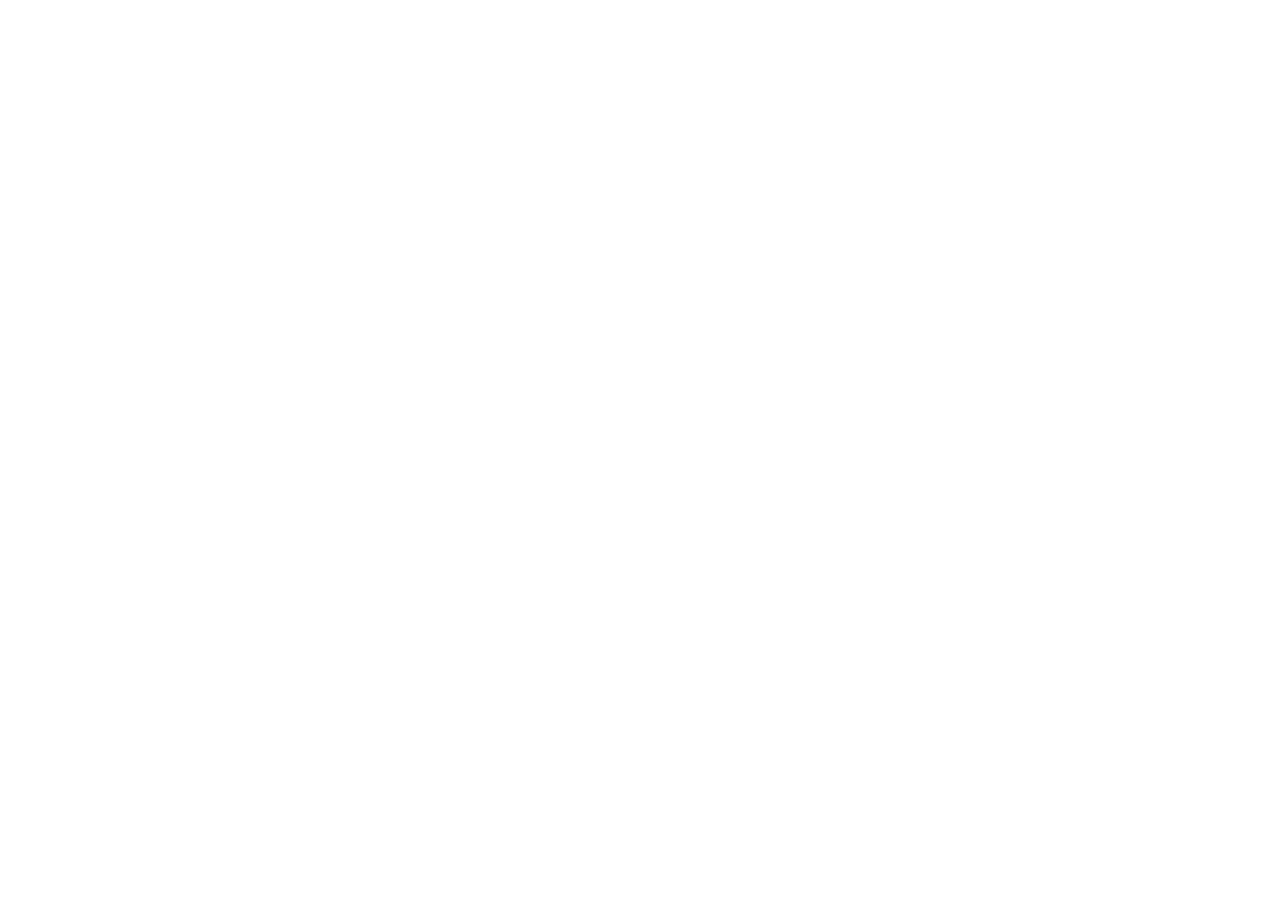
==== index.html @ 45074d13 "init project" ====
<!DOCTYPE html>
<html lang="en">
<head>
    <meta charset="UTF-8">
    <meta http-equiv="X-UA-Compatible" content="IE=edge">
    <meta name="viewport" content="width=device-width, initial-scale=1.0">
    <title>Document</title>
</head>
<body>
    
</body>
</html>
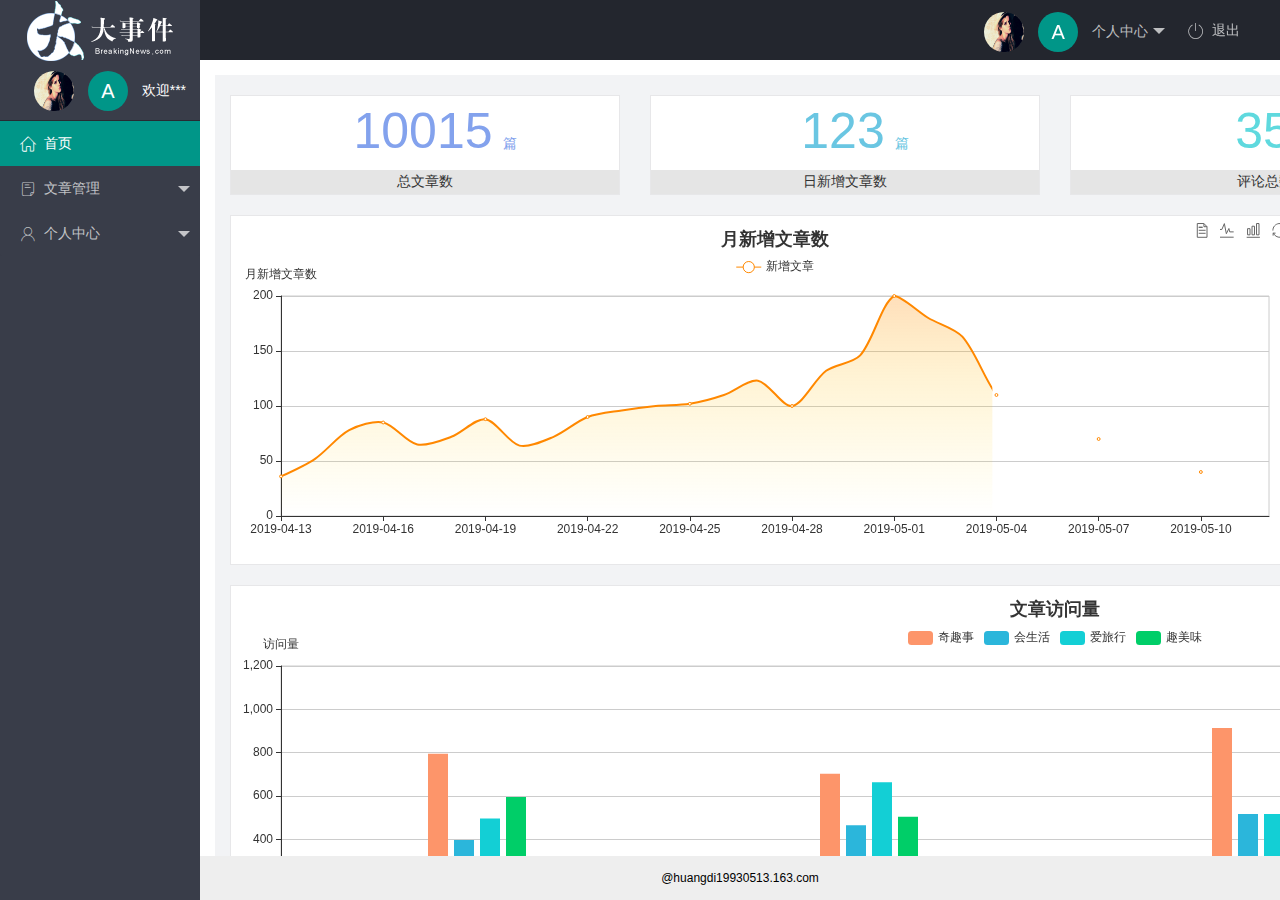
==== commit db145353: "完成了主页功能的开发" ====
--- a/index.html
+++ b/index.html
@@ -1,12 +1,105 @@
 <!DOCTYPE html>
 <html lang="en">
+
 <head>
     <meta charset="UTF-8">
     <meta http-equiv="X-UA-Compatible" content="IE=edge">
     <meta name="viewport" content="width=device-width, initial-scale=1.0">
     <title>Document</title>
+    <link rel="stylesheet" href="./assets/lib/layui/css/layui.css">
+    <link rel="stylesheet" href="./assets/css/index.css">
+    <link rel="stylesheet" href="./assets/fonts/iconfont.css">
 </head>
+
 <body>
-    
+    <div class="layui-layout layui-layout-admin">
+        <div class="layui-header">
+            <div class="layui-logo layui-hide-xs layui-bg-black">
+                <img src="./assets/images/logo.png" alt="">
+            </div>
+            <!-- 头部区域（可配合layui 已有的水平导航） -->
+            
+            <ul class="layui-nav layui-layout-right">
+                <li class="layui-nav-item layui-hide layui-show-md-inline-block">
+                    <a href="javascript:;" class="userinfo">
+                        <img src="./assets/images/sample2.jpg" class="layui-nav-img">
+                        <span class="text-avatar">A</span>
+                         个人中心
+                    </a>
+                    <dl class="layui-nav-child">
+                        <dd><a href="#">基本资料</a></dd>
+                        <dd><a href="#">更换头像</a></dd>
+                        <dd><a href="#">重置密码</a></dd>
+                    </dl>
+                </li>
+                <li class="layui-nav-item" lay-header-event="menuRight" lay-unselect>
+                    <a href="javascript:;" id="btn_loginout">
+                        <span class="iconfont icon-tuichu"></span>退出
+                    </a>
+                </li>
+            </ul>
+        </div>
+
+        <div class="layui-side layui-bg-black">
+            <div class="layui-side-scroll">
+                <div  class="userinfo">
+                    <img src="./assets/images/sample2.jpg" class="layui-nav-img">
+                    <span class="text-avatar">A</span>
+                    <span id="welcome">欢迎***</span>
+                </div>
+                <!-- 左侧导航区域（可配合layui已有的垂直导航） -->
+                <ul class="layui-nav layui-nav-tree" lay-shrink="all">
+                    <li class="layui-nav-item layui-this">
+                        <a href="./home/dashboard.html" target="fm">
+                            <span class="iconfont icon-home"></span>首页</a></li>
+                    <li class="layui-nav-item">
+                        <a class="" href="javascript:;">
+                            <span class="iconfont icon-16"></span>文章管理</a>
+                        <dl class="layui-nav-child">
+                            <dd><a href="javascript:;">
+                                <i class="layui-icon layui-icon-face-smile"></i> 文章类别</a></dd>
+                            <dd>
+                                <a href="javascript:;"><i class="layui-icon layui-icon-face-smile"></i> 文章列表</a></dd>
+                            <dd><a href="javascript:;"><i class="layui-icon layui-icon-face-smile"></i> 发表文章</a></dd>
+                            
+                        </dl>
+                    </li>
+                    <li class="layui-nav-item">
+                        <a href="javascript:;">
+                            <span class="iconfont icon-user"></span>个人中心</a>
+                        <dl class="layui-nav-child">
+                            <dd><a href="javascript:;">
+                                <i class="layui-icon layui-icon-edit"></i> 基本资料</a></dd>
+                            <dd><a href="javascript:;">
+                                <i class="layui-icon layui-icon-friends"></i> 更换头像</a></dd>
+                            <dd><a href="javascript:;">
+                                <i class="layui-icon layui-icon-password"></i> 重置密码</a></dd>
+                        </dl>
+                    </li>
+                   
+                    
+                </ul>
+            </div>
+        </div>
+
+        <div class="layui-body">
+            <!-- 内容主体区域 -->
+            <div style="padding: 15px;">
+            <iframe src="./home/dashboard.html" frameborder="0" name="fm"></iframe></div>
+        </div>
+
+        <div class="layui-footer">
+            <!-- 底部固定区域 -->
+            @huangdi19930513.163.com
+        </div>
+    </div>
+   <!-- 导入layui的js文件 -->
+   <script src="./assets/lib/layui/layui.all.js"></script>
+   <!-- 导入jquery -->
+   <script src="./assets/lib/jquery.js"></script>
+   <script src="./assets/js/baseAPI.js"></script>
+   <!-- 导入自己的js文件 -->
+   <script src="./assets/js/index.js"></script>
 </body>
+
 </html>--- a/assets/lib/layui/css/layui.css
+++ b/assets/lib/layui/css/layui.css
@@ -0,0 +1,2 @@
+/** layui-v2.5.5 MIT License By https://www.layui.com */
+ .layui-inline,img{display:inline-block;vertical-align:middle}h1,h2,h3,h4,h5,h6{font-weight:400}.layui-edge,.layui-header,.layui-inline,.layui-main{position:relative}.layui-body,.layui-edge,.layui-elip{overflow:hidden}.layui-btn,.layui-edge,.layui-inline,img{vertical-align:middle}.layui-btn,.layui-disabled,.layui-icon,.layui-unselect{-moz-user-select:none;-webkit-user-select:none;-ms-user-select:none}.layui-elip,.layui-form-checkbox span,.layui-form-pane .layui-form-label{text-overflow:ellipsis;white-space:nowrap}.layui-breadcrumb,.layui-tree-btnGroup{visibility:hidden}blockquote,body,button,dd,div,dl,dt,form,h1,h2,h3,h4,h5,h6,input,li,ol,p,pre,td,textarea,th,ul{margin:0;padding:0;-webkit-tap-highlight-color:rgba(0,0,0,0)}a:active,a:hover{outline:0}img{border:none}li{list-style:none}table{border-collapse:collapse;border-spacing:0}h4,h5,h6{font-size:100%}button,input,optgroup,option,select,textarea{font-family:inherit;font-size:inherit;font-style:inherit;font-weight:inherit;outline:0}pre{white-space:pre-wrap;white-space:-moz-pre-wrap;white-space:-pre-wrap;white-space:-o-pre-wrap;word-wrap:break-word}body{line-height:24px;font:14px Helvetica Neue,Helvetica,PingFang SC,Tahoma,Arial,sans-serif}hr{height:1px;margin:10px 0;border:0;clear:both}a{color:#333;text-decoration:none}a:hover{color:#777}a cite{font-style:normal;*cursor:pointer}.layui-border-box,.layui-border-box *{box-sizing:border-box}.layui-box,.layui-box *{box-sizing:content-box}.layui-clear{clear:both;*zoom:1}.layui-clear:after{content:'\20';clear:both;*zoom:1;display:block;height:0}.layui-inline{*display:inline;*zoom:1}.layui-edge{display:inline-block;width:0;height:0;border-width:6px;border-style:dashed;border-color:transparent}.layui-edge-top{top:-4px;border-bottom-color:#999;border-bottom-style:solid}.layui-edge-right{border-left-color:#999;border-left-style:solid}.layui-edge-bottom{top:2px;border-top-color:#999;border-top-style:solid}.layui-edge-left{border-right-color:#999;border-right-style:solid}.layui-disabled,.layui-disabled:hover{color:#d2d2d2!important;cursor:not-allowed!important}.layui-circle{border-radius:100%}.layui-show{display:block!important}.layui-hide{display:none!important}@font-face{font-family:layui-icon;src:url(../font/iconfont.eot?v=250);src:url(../font/iconfont.eot?v=250#iefix) format('embedded-opentype'),url(../font/iconfont.woff2?v=250) format('woff2'),url(../font/iconfont.woff?v=250) format('woff'),url(../font/iconfont.ttf?v=250) format('truetype'),url(../font/iconfont.svg?v=250#layui-icon) format('svg')}.layui-icon{font-family:layui-icon!important;font-size:16px;font-style:normal;-webkit-font-smoothing:antialiased;-moz-osx-font-smoothing:grayscale}.layui-icon-reply-fill:before{content:"\e611"}.layui-icon-set-fill:before{content:"\e614"}.layui-icon-menu-fill:before{content:"\e60f"}.layui-icon-search:before{content:"\e615"}.layui-icon-share:before{content:"\e641"}.layui-icon-set-sm:before{content:"\e620"}.layui-icon-engine:before{content:"\e628"}.layui-icon-close:before{content:"\1006"}.layui-icon-close-fill:before{content:"\1007"}.layui-icon-chart-screen:before{content:"\e629"}.layui-icon-star:before{content:"\e600"}.layui-icon-circle-dot:before{content:"\e617"}.layui-icon-chat:before{content:"\e606"}.layui-icon-release:before{content:"\e609"}.layui-icon-list:before{content:"\e60a"}.layui-icon-chart:before{content:"\e62c"}.layui-icon-ok-circle:before{content:"\1005"}.layui-icon-layim-theme:before{content:"\e61b"}.layui-icon-table:before{content:"\e62d"}.layui-icon-right:before{content:"\e602"}.layui-icon-left:before{content:"\e603"}.layui-icon-cart-simple:before{content:"\e698"}.layui-icon-face-cry:before{content:"\e69c"}.layui-icon-face-smile:before{content:"\e6af"}.layui-icon-survey:before{content:"\e6b2"}.layui-icon-tree:before{content:"\e62e"}.layui-icon-upload-circle:before{content:"\e62f"}.layui-icon-add-circle:before{content:"\e61f"}.layui-icon-download-circle:before{content:"\e601"}.layui-icon-templeate-1:before{content:"\e630"}.layui-icon-util:before{content:"\e631"}.layui-icon-face-surprised:before{content:"\e664"}.layui-icon-edit:before{content:"\e642"}.layui-icon-speaker:before{content:"\e645"}.layui-icon-down:before{content:"\e61a"}.layui-icon-file:before{content:"\e621"}.layui-icon-layouts:before{content:"\e632"}.layui-icon-rate-half:before{content:"\e6c9"}.layui-icon-add-circle-fine:before{content:"\e608"}.layui-icon-prev-circle:before{content:"\e633"}.layui-icon-read:before{content:"\e705"}.layui-icon-404:before{content:"\e61c"}.layui-icon-carousel:before{content:"\e634"}.layui-icon-help:before{content:"\e607"}.layui-icon-code-circle:before{content:"\e635"}.layui-icon-water:before{content:"\e636"}.layui-icon-username:before{content:"\e66f"}.layui-icon-find-fill:before{content:"\e670"}.layui-icon-about:before{content:"\e60b"}.layui-icon-location:before{content:"\e715"}.layui-icon-up:before{content:"\e619"}.layui-icon-pause:before{content:"\e651"}.layui-icon-date:before{content:"\e637"}.layui-icon-layim-uploadfile:before{content:"\e61d"}.layui-icon-delete:before{content:"\e640"}.layui-icon-play:before{content:"\e652"}.layui-icon-top:before{content:"\e604"}.layui-icon-friends:before{content:"\e612"}.layui-icon-refresh-3:before{content:"\e9aa"}.layui-icon-ok:before{content:"\e605"}.layui-icon-layer:before{content:"\e638"}.layui-icon-face-smile-fine:before{content:"\e60c"}.layui-icon-dollar:before{content:"\e659"}.layui-icon-group:before{content:"\e613"}.layui-icon-layim-download:before{content:"\e61e"}.layui-icon-picture-fine:before{content:"\e60d"}.layui-icon-link:before{content:"\e64c"}.layui-icon-diamond:before{content:"\e735"}.layui-icon-log:before{content:"\e60e"}.layui-icon-rate-solid:before{content:"\e67a"}.layui-icon-fonts-del:before{content:"\e64f"}.layui-icon-unlink:before{content:"\e64d"}.layui-icon-fonts-clear:before{content:"\e639"}.layui-icon-triangle-r:before{content:"\e623"}.layui-icon-circle:before{content:"\e63f"}.layui-icon-radio:before{content:"\e643"}.layui-icon-align-center:before{content:"\e647"}.layui-icon-align-right:before{content:"\e648"}.layui-icon-align-left:before{content:"\e649"}.layui-icon-loading-1:before{content:"\e63e"}.layui-icon-return:before{content:"\e65c"}.layui-icon-fonts-strong:before{content:"\e62b"}.layui-icon-upload:before{content:"\e67c"}.layui-icon-dialogue:before{content:"\e63a"}.layui-icon-video:before{content:"\e6ed"}.layui-icon-headset:before{content:"\e6fc"}.layui-icon-cellphone-fine:before{content:"\e63b"}.layui-icon-add-1:before{content:"\e654"}.layui-icon-face-smile-b:before{content:"\e650"}.layui-icon-fonts-html:before{content:"\e64b"}.layui-icon-form:before{content:"\e63c"}.layui-icon-cart:before{content:"\e657"}.layui-icon-camera-fill:before{content:"\e65d"}.layui-icon-tabs:before{content:"\e62a"}.layui-icon-fonts-code:before{content:"\e64e"}.layui-icon-fire:before{content:"\e756"}.layui-icon-set:before{content:"\e716"}.layui-icon-fonts-u:before{content:"\e646"}.layui-icon-triangle-d:before{content:"\e625"}.layui-icon-tips:before{content:"\e702"}.layui-icon-picture:before{content:"\e64a"}.layui-icon-more-vertical:before{content:"\e671"}.layui-icon-flag:before{content:"\e66c"}.layui-icon-loading:before{content:"\e63d"}.layui-icon-fonts-i:before{content:"\e644"}.layui-icon-refresh-1:before{content:"\e666"}.layui-icon-rmb:before{content:"\e65e"}.layui-icon-home:before{content:"\e68e"}.layui-icon-user:before{content:"\e770"}.layui-icon-notice:before{content:"\e667"}.layui-icon-login-weibo:before{content:"\e675"}.layui-icon-voice:before{content:"\e688"}.layui-icon-upload-drag:before{content:"\e681"}.layui-icon-login-qq:before{content:"\e676"}.layui-icon-snowflake:before{content:"\e6b1"}.layui-icon-file-b:before{content:"\e655"}.layui-icon-template:before{content:"\e663"}.layui-icon-auz:before{content:"\e672"}.layui-icon-console:before{content:"\e665"}.layui-icon-app:before{content:"\e653"}.layui-icon-prev:before{content:"\e65a"}.layui-icon-website:before{content:"\e7ae"}.layui-icon-next:before{content:"\e65b"}.layui-icon-component:before{content:"\e857"}.layui-icon-more:before{content:"\e65f"}.layui-icon-login-wechat:before{content:"\e677"}.layui-icon-shrink-right:before{content:"\e668"}.layui-icon-spread-left:before{content:"\e66b"}.layui-icon-camera:before{content:"\e660"}.layui-icon-note:before{content:"\e66e"}.layui-icon-refresh:before{content:"\e669"}.layui-icon-female:before{content:"\e661"}.layui-icon-male:before{content:"\e662"}.layui-icon-password:before{content:"\e673"}.layui-icon-senior:before{content:"\e674"}.layui-icon-theme:before{content:"\e66a"}.layui-icon-tread:before{content:"\e6c5"}.layui-icon-praise:before{content:"\e6c6"}.layui-icon-star-fill:before{content:"\e658"}.layui-icon-rate:before{content:"\e67b"}.layui-icon-template-1:before{content:"\e656"}.layui-icon-vercode:before{content:"\e679"}.layui-icon-cellphone:before{content:"\e678"}.layui-icon-screen-full:before{content:"\e622"}.layui-icon-screen-restore:before{content:"\e758"}.layui-icon-cols:before{content:"\e610"}.layui-icon-export:before{content:"\e67d"}.layui-icon-print:before{content:"\e66d"}.layui-icon-slider:before{content:"\e714"}.layui-icon-addition:before{content:"\e624"}.layui-icon-subtraction:before{content:"\e67e"}.layui-icon-service:before{content:"\e626"}.layui-icon-transfer:before{content:"\e691"}.layui-main{width:1140px;margin:0 auto}.layui-header{z-index:1000;height:60px}.layui-header a:hover{transition:all .5s;-webkit-transition:all .5s}.layui-side{position:fixed;left:0;top:0;bottom:0;z-index:999;width:200px;overflow-x:hidden}.layui-side-scroll{position:relative;width:220px;height:100%;overflow-x:hidden}.layui-body{position:absolute;left:200px;right:0;top:0;bottom:0;z-index:998;width:auto;overflow-y:auto;box-sizing:border-box}.layui-layout-body{overflow:hidden}.layui-layout-admin .layui-header{background-color:#23262E}.layui-layout-admin .layui-side{top:60px;width:200px;overflow-x:hidden}.layui-layout-admin .layui-body{position:fixed;top:60px;bottom:44px}.layui-layout-admin .layui-main{width:auto;margin:0 15px}.layui-layout-admin .layui-footer{position:fixed;left:200px;right:0;bottom:0;height:44px;line-height:44px;padding:0 15px;background-color:#eee}.layui-layout-admin .layui-logo{position:absolute;left:0;top:0;width:200px;height:100%;line-height:60px;text-align:center;color:#009688;font-size:16px}.layui-layout-admin .layui-header .layui-nav{background:0 0}.layui-layout-left{position:absolute!important;left:200px;top:0}.layui-layout-right{position:absolute!important;right:0;top:0}.layui-container{position:relative;margin:0 auto;padding:0 15px;box-sizing:border-box}.layui-fluid{position:relative;margin:0 auto;padding:0 15px}.layui-row:after,.layui-row:before{content:'';display:block;clear:both}.layui-col-lg1,.layui-col-lg10,.layui-col-lg11,.layui-col-lg12,.layui-col-lg2,.layui-col-lg3,.layui-col-lg4,.layui-col-lg5,.layui-col-lg6,.layui-col-lg7,.layui-col-lg8,.layui-col-lg9,.layui-col-md1,.layui-col-md10,.layui-col-md11,.layui-col-md12,.layui-col-md2,.layui-col-md3,.layui-col-md4,.layui-col-md5,.layui-col-md6,.layui-col-md7,.layui-col-md8,.layui-col-md9,.layui-col-sm1,.layui-col-sm10,.layui-col-sm11,.layui-col-sm12,.layui-col-sm2,.layui-col-sm3,.layui-col-sm4,.layui-col-sm5,.layui-col-sm6,.layui-col-sm7,.layui-col-sm8,.layui-col-sm9,.layui-col-xs1,.layui-col-xs10,.layui-col-xs11,.layui-col-xs12,.layui-col-xs2,.layui-col-xs3,.layui-col-xs4,.layui-col-xs5,.layui-col-xs6,.layui-col-xs7,.layui-col-xs8,.layui-col-xs9{position:relative;display:block;box-sizing:border-box}.layui-col-xs1,.layui-col-xs10,.layui-col-xs11,.layui-col-xs12,.layui-col-xs2,.layui-col-xs3,.layui-col-xs4,.layui-col-xs5,.layui-col-xs6,.layui-col-xs7,.layui-col-xs8,.layui-col-xs9{float:left}.layui-col-xs1{width:8.33333333%}.layui-col-xs2{width:16.66666667%}.layui-col-xs3{width:25%}.layui-col-xs4{width:33.33333333%}.layui-col-xs5{width:41.66666667%}.layui-col-xs6{width:50%}.layui-col-xs7{width:58.33333333%}.layui-col-xs8{width:66.66666667%}.layui-col-xs9{width:75%}.layui-col-xs10{width:83.33333333%}.layui-col-xs11{width:91.66666667%}.layui-col-xs12{width:100%}.layui-col-xs-offset1{margin-left:8.33333333%}.layui-col-xs-offset2{margin-left:16.66666667%}.layui-col-xs-offset3{margin-left:25%}.layui-col-xs-offset4{margin-left:33.33333333%}.layui-col-xs-offset5{margin-left:41.66666667%}.layui-col-xs-offset6{margin-left:50%}.layui-col-xs-offset7{margin-left:58.33333333%}.layui-col-xs-offset8{margin-left:66.66666667%}.layui-col-xs-offset9{margin-left:75%}.layui-col-xs-offset10{margin-left:83.33333333%}.layui-col-xs-offset11{margin-left:91.66666667%}.layui-col-xs-offset12{margin-left:100%}@media screen and (max-width:768px){.layui-hide-xs{display:none!important}.layui-show-xs-block{display:block!important}.layui-show-xs-inline{display:inline!important}.layui-show-xs-inline-block{display:inline-block!important}}@media screen and (min-width:768px){.layui-container{width:750px}.layui-hide-sm{display:none!important}.layui-show-sm-block{display:block!important}.layui-show-sm-inline{display:inline!important}.layui-show-sm-inline-block{display:inline-block!important}.layui-col-sm1,.layui-col-sm10,.layui-col-sm11,.layui-col-sm12,.layui-col-sm2,.layui-col-sm3,.layui-col-sm4,.layui-col-sm5,.layui-col-sm6,.layui-col-sm7,.layui-col-sm8,.layui-col-sm9{float:left}.layui-col-sm1{width:8.33333333%}.layui-col-sm2{width:16.66666667%}.layui-col-sm3{width:25%}.layui-col-sm4{width:33.33333333%}.layui-col-sm5{width:41.66666667%}.layui-col-sm6{width:50%}.layui-col-sm7{width:58.33333333%}.layui-col-sm8{width:66.66666667%}.layui-col-sm9{width:75%}.layui-col-sm10{width:83.33333333%}.layui-col-sm11{width:91.66666667%}.layui-col-sm12{width:100%}.layui-col-sm-offset1{margin-left:8.33333333%}.layui-col-sm-offset2{margin-left:16.66666667%}.layui-col-sm-offset3{margin-left:25%}.layui-col-sm-offset4{margin-left:33.33333333%}.layui-col-sm-offset5{margin-left:41.66666667%}.layui-col-sm-offset6{margin-left:50%}.layui-col-sm-offset7{margin-left:58.33333333%}.layui-col-sm-offset8{margin-left:66.66666667%}.layui-col-sm-offset9{margin-left:75%}.layui-col-sm-offset10{margin-left:83.33333333%}.layui-col-sm-offset11{margin-left:91.66666667%}.layui-col-sm-offset12{margin-left:100%}}@media screen and (min-width:992px){.layui-container{width:970px}.layui-hide-md{display:none!important}.layui-show-md-block{display:block!important}.layui-show-md-inline{display:inline!important}.layui-show-md-inline-block{display:inline-block!important}.layui-col-md1,.layui-col-md10,.layui-col-md11,.layui-col-md12,.layui-col-md2,.layui-col-md3,.layui-col-md4,.layui-col-md5,.layui-col-md6,.layui-col-md7,.layui-col-md8,.layui-col-md9{float:left}.layui-col-md1{width:8.33333333%}.layui-col-md2{width:16.66666667%}.layui-col-md3{width:25%}.layui-col-md4{width:33.33333333%}.layui-col-md5{width:41.66666667%}.layui-col-md6{width:50%}.layui-col-md7{width:58.33333333%}.layui-col-md8{width:66.66666667%}.layui-col-md9{width:75%}.layui-col-md10{width:83.33333333%}.layui-col-md11{width:91.66666667%}.layui-col-md12{width:100%}.layui-col-md-offset1{margin-left:8.33333333%}.layui-col-md-offset2{margin-left:16.66666667%}.layui-col-md-offset3{margin-left:25%}.layui-col-md-offset4{margin-left:33.33333333%}.layui-col-md-offset5{margin-left:41.66666667%}.layui-col-md-offset6{margin-left:50%}.layui-col-md-offset7{margin-left:58.33333333%}.layui-col-md-offset8{margin-left:66.66666667%}.layui-col-md-offset9{margin-left:75%}.layui-col-md-offset10{margin-left:83.33333333%}.layui-col-md-offset11{margin-left:91.66666667%}.layui-col-md-offset12{margin-left:100%}}@media screen and (min-width:1200px){.layui-container{width:1170px}.layui-hide-lg{display:none!important}.layui-show-lg-block{display:block!important}.layui-show-lg-inline{display:inline!important}.layui-show-lg-inline-block{display:inline-block!important}.layui-col-lg1,.layui-col-lg10,.layui-col-lg11,.layui-col-lg12,.layui-col-lg2,.layui-col-lg3,.layui-col-lg4,.layui-col-lg5,.layui-col-lg6,.layui-col-lg7,.layui-col-lg8,.layui-col-lg9{float:left}.layui-col-lg1{width:8.33333333%}.layui-col-lg2{width:16.66666667%}.layui-col-lg3{width:25%}.layui-col-lg4{width:33.33333333%}.layui-col-lg5{width:41.66666667%}.layui-col-lg6{width:50%}.layui-col-lg7{width:58.33333333%}.layui-col-lg8{width:66.66666667%}.layui-col-lg9{width:75%}.layui-col-lg10{width:83.33333333%}.layui-col-lg11{width:91.66666667%}.layui-col-lg12{width:100%}.layui-col-lg-offset1{margin-left:8.33333333%}.layui-col-lg-offset2{margin-left:16.66666667%}.layui-col-lg-offset3{margin-left:25%}.layui-col-lg-offset4{margin-left:33.33333333%}.layui-col-lg-offset5{margin-left:41.66666667%}.layui-col-lg-offset6{margin-left:50%}.layui-col-lg-offset7{margin-left:58.33333333%}.layui-col-lg-offset8{margin-left:66.66666667%}.layui-col-lg-offset9{margin-left:75%}.layui-col-lg-offset10{margin-left:83.33333333%}.layui-col-lg-offset11{margin-left:91.66666667%}.layui-col-lg-offset12{margin-left:100%}}.layui-col-space1{margin:-.5px}.layui-col-space1>*{padding:.5px}.layui-col-space3{margin:-1.5px}.layui-col-space3>*{padding:1.5px}.layui-col-space5{margin:-2.5px}.layui-col-space5>*{padding:2.5px}.layui-col-space8{margin:-3.5px}.layui-col-space8>*{padding:3.5px}.layui-col-space10{margin:-5px}.layui-col-space10>*{padding:5px}.layui-col-space12{margin:-6px}.layui-col-space12>*{padding:6px}.layui-col-space15{margin:-7.5px}.layui-col-space15>*{padding:7.5px}.layui-col-space18{margin:-9px}.layui-col-space18>*{padding:9px}.layui-col-space20{margin:-10px}.layui-col-space20>*{padding:10px}.layui-col-space22{margin:-11px}.layui-col-space22>*{padding:11px}.layui-col-space25{margin:-12.5px}.layui-col-space25>*{padding:12.5px}.layui-col-space30{margin:-15px}.layui-col-space30>*{padding:15px}.layui-btn,.layui-input,.layui-select,.layui-textarea,.layui-upload-button{outline:0;-webkit-appearance:none;transition:all .3s;-webkit-transition:all .3s;box-sizing:border-box}.layui-elem-quote{margin-bottom:10px;padding:15px;line-height:22px;border-left:5px solid #009688;border-radius:0 2px 2px 0;background-color:#f2f2f2}.layui-quote-nm{border-style:solid;border-width:1px 1px 1px 5px;background:0 0}.layui-elem-field{margin-bottom:10px;padding:0;border-width:1px;border-style:solid}.layui-elem-field legend{margin-left:20px;padding:0 10px;font-size:20px;font-weight:300}.layui-field-title{margin:10px 0 20px;border-width:1px 0 0}.layui-field-box{padding:10px 15px}.layui-field-title .layui-field-box{padding:10px 0}.layui-progress{position:relative;height:6px;border-radius:20px;background-color:#e2e2e2}.layui-progress-bar{position:absolute;left:0;top:0;width:0;max-width:100%;height:6px;border-radius:20px;text-align:right;background-color:#5FB878;transition:all .3s;-webkit-transition:all .3s}.layui-progress-big,.layui-progress-big .layui-progress-bar{height:18px;line-height:18px}.layui-progress-text{position:relative;top:-20px;line-height:18px;font-size:12px;color:#666}.layui-progress-big .layui-progress-text{position:static;padding:0 10px;color:#fff}.layui-collapse{border-width:1px;border-style:solid;border-radius:2px}.layui-colla-content,.layui-colla-item{border-top-width:1px;border-top-style:solid}.layui-colla-item:first-child{border-top:none}.layui-colla-title{position:relative;height:42px;line-height:42px;padding:0 15px 0 35px;color:#333;background-color:#f2f2f2;cursor:pointer;font-size:14px;overflow:hidden}.layui-colla-content{display:none;padding:10px 15px;line-height:22px;color:#666}.layui-colla-icon{position:absolute;left:15px;top:0;font-size:14px}.layui-card{margin-bottom:15px;border-radius:2px;background-color:#fff;box-shadow:0 1px 2px 0 rgba(0,0,0,.05)}.layui-card:last-child{margin-bottom:0}.layui-card-header{position:relative;height:42px;line-height:42px;padding:0 15px;border-bottom:1px solid #f6f6f6;color:#333;border-radius:2px 2px 0 0;font-size:14px}.layui-bg-black,.layui-bg-blue,.layui-bg-cyan,.layui-bg-green,.layui-bg-orange,.layui-bg-red{color:#fff!important}.layui-card-body{position:relative;padding:10px 15px;line-height:24px}.layui-card-body[pad15]{padding:15px}.layui-card-body[pad20]{padding:20px}.layui-card-body .layui-table{margin:5px 0}.layui-card .layui-tab{margin:0}.layui-panel-window{position:relative;padding:15px;border-radius:0;border-top:5px solid #E6E6E6;background-color:#fff}.layui-auxiliar-moving{position:fixed;left:0;right:0;top:0;bottom:0;width:100%;height:100%;background:0 0;z-index:9999999999}.layui-form-label,.layui-form-mid,.layui-form-select,.layui-input-block,.layui-input-inline,.layui-textarea{position:relative}.layui-bg-red{background-color:#FF5722!important}.layui-bg-orange{background-color:#FFB800!important}.layui-bg-green{background-color:#009688!important}.layui-bg-cyan{background-color:#2F4056!important}.layui-bg-blue{background-color:#1E9FFF!important}.layui-bg-black{background-color:#393D49!important}.layui-bg-gray{background-color:#eee!important;color:#666!important}.layui-badge-rim,.layui-colla-content,.layui-colla-item,.layui-collapse,.layui-elem-field,.layui-form-pane .layui-form-item[pane],.layui-form-pane .layui-form-label,.layui-input,.layui-layedit,.layui-layedit-tool,.layui-quote-nm,.layui-select,.layui-tab-bar,.layui-tab-card,.layui-tab-title,.layui-tab-title .layui-this:after,.layui-textarea{border-color:#e6e6e6}.layui-timeline-item:before,hr{background-color:#e6e6e6}.layui-text{line-height:22px;font-size:14px;color:#666}.layui-text h1,.layui-text h2,.layui-text h3{font-weight:500;color:#333}.layui-text h1{font-size:30px}.layui-text h2{font-size:24px}.layui-text h3{font-size:18px}.layui-text a:not(.layui-btn){color:#01AAED}.layui-text a:not(.layui-btn):hover{text-decoration:underline}.layui-text ul{padding:5px 0 5px 15px}.layui-text ul li{margin-top:5px;list-style-type:disc}.layui-text em,.layui-word-aux{color:#999!important;padding:0 5px!important}.layui-btn{display:inline-block;height:38px;line-height:38px;padding:0 18px;background-color:#009688;color:#fff;white-space:nowrap;text-align:center;font-size:14px;border:none;border-radius:2px;cursor:pointer}.layui-btn:hover{opacity:.8;filter:alpha(opacity=80);color:#fff}.layui-btn:active{opacity:1;filter:alpha(opacity=100)}.layui-btn+.layui-btn{margin-left:10px}.layui-btn-container{font-size:0}.layui-btn-container .layui-btn{margin-right:10px;margin-bottom:10px}.layui-btn-container .layui-btn+.layui-btn{margin-left:0}.layui-table .layui-btn-container .layui-btn{margin-bottom:9px}.layui-btn-radius{border-radius:100px}.layui-btn .layui-icon{margin-right:3px;font-size:18px;vertical-align:bottom;vertical-align:middle\9}.layui-btn-primary{border:1px solid #C9C9C9;background-color:#fff;color:#555}.layui-btn-primary:hover{border-color:#009688;color:#333}.layui-btn-normal{background-color:#1E9FFF}.layui-btn-warm{background-color:#FFB800}.layui-btn-danger{background-color:#FF5722}.layui-btn-checked{background-color:#5FB878}.layui-btn-disabled,.layui-btn-disabled:active,.layui-btn-disabled:hover{border:1px solid #e6e6e6;background-color:#FBFBFB;color:#C9C9C9;cursor:not-allowed;opacity:1}.layui-btn-lg{height:44px;line-height:44px;padding:0 25px;font-size:16px}.layui-btn-sm{height:30px;line-height:30px;padding:0 10px;font-size:12px}.layui-btn-sm i{font-size:16px!important}.layui-btn-xs{height:22px;line-height:22px;padding:0 5px;font-size:12px}.layui-btn-xs i{font-size:14px!important}.layui-btn-group{display:inline-block;vertical-align:middle;font-size:0}.layui-btn-group .layui-btn{margin-left:0!important;margin-right:0!important;border-left:1px solid rgba(255,255,255,.5);border-radius:0}.layui-btn-group .layui-btn-primary{border-left:none}.layui-btn-group .layui-btn-primary:hover{border-color:#C9C9C9;color:#009688}.layui-btn-group .layui-btn:first-child{border-left:none;border-radius:2px 0 0 2px}.layui-btn-group .layui-btn-primary:first-child{border-left:1px solid #c9c9c9}.layui-btn-group .layui-btn:last-child{border-radius:0 2px 2px 0}.layui-btn-group .layui-btn+.layui-btn{margin-left:0}.layui-btn-group+.layui-btn-group{margin-left:10px}.layui-btn-fluid{width:100%}.layui-input,.layui-select,.layui-textarea{height:38px;line-height:1.3;line-height:38px\9;border-width:1px;border-style:solid;background-color:#fff;border-radius:2px}.layui-input::-webkit-input-placeholder,.layui-select::-webkit-input-placeholder,.layui-textarea::-webkit-input-placeholder{line-height:1.3}.layui-input,.layui-textarea{display:block;width:100%;padding-left:10px}.layui-input:hover,.layui-textarea:hover{border-color:#D2D2D2!important}.layui-input:focus,.layui-textarea:focus{border-color:#C9C9C9!important}.layui-textarea{min-height:100px;height:auto;line-height:20px;padding:6px 10px;resize:vertical}.layui-select{padding:0 10px}.layui-form input[type=checkbox],.layui-form input[type=radio],.layui-form select{display:none}.layui-form [lay-ignore]{display:initial}.layui-form-item{margin-bottom:15px;clear:both;*zoom:1}.layui-form-item:after{content:'\20';clear:both;*zoom:1;display:block;height:0}.layui-form-label{float:left;display:block;padding:9px 15px;width:80px;font-weight:400;line-height:20px;text-align:right}.layui-form-label-col{display:block;float:none;padding:9px 0;line-height:20px;text-align:left}.layui-form-item .layui-inline{margin-bottom:5px;margin-right:10px}.layui-input-block{margin-left:110px;min-height:36px}.layui-input-inline{display:inline-block;vertical-align:middle}.layui-form-item .layui-input-inline{float:left;width:190px;margin-right:10px}.layui-form-text .layui-input-inline{width:auto}.layui-form-mid{float:left;display:block;padding:9px 0!important;line-height:20px;margin-right:10px}.layui-form-danger+.layui-form-select .layui-input,.layui-form-danger:focus{border-color:#FF5722!important}.layui-form-select .layui-input{padding-right:30px;cursor:pointer}.layui-form-select .layui-edge{position:absolute;right:10px;top:50%;margin-top:-3px;cursor:pointer;border-width:6px;border-top-color:#c2c2c2;border-top-style:solid;transition:all .3s;-webkit-transition:all .3s}.layui-form-select dl{display:none;position:absolute;left:0;top:42px;padding:5px 0;z-index:899;min-width:100%;border:1px solid #d2d2d2;max-height:300px;overflow-y:auto;background-color:#fff;border-radius:2px;box-shadow:0 2px 4px rgba(0,0,0,.12);box-sizing:border-box}.layui-form-select dl dd,.layui-form-select dl dt{padding:0 10px;line-height:36px;white-space:nowrap;overflow:hidden;text-overflow:ellipsis}.layui-form-select dl dt{font-size:12px;color:#999}.layui-form-select dl dd{cursor:pointer}.layui-form-select dl dd:hover{background-color:#f2f2f2;-webkit-transition:.5s all;transition:.5s all}.layui-form-select .layui-select-group dd{padding-left:20px}.layui-form-select dl dd.layui-select-tips{padding-left:10px!important;color:#999}.layui-form-select dl dd.layui-this{background-color:#5FB878;color:#fff}.layui-form-checkbox,.layui-form-select dl dd.layui-disabled{background-color:#fff}.layui-form-selected dl{display:block}.layui-form-checkbox,.layui-form-checkbox *,.layui-form-switch{display:inline-block;vertical-align:middle}.layui-form-selected .layui-edge{margin-top:-9px;-webkit-transform:rotate(180deg);transform:rotate(180deg);margin-top:-3px\9}:root .layui-form-selected .layui-edge{margin-top:-9px\0/IE9}.layui-form-selectup dl{top:auto;bottom:42px}.layui-select-none{margin:5px 0;text-align:center;color:#999}.layui-select-disabled .layui-disabled{border-color:#eee!important}.layui-select-disabled .layui-edge{border-top-color:#d2d2d2}.layui-form-checkbox{position:relative;height:30px;line-height:30px;margin-right:10px;padding-right:30px;cursor:pointer;font-size:0;-webkit-transition:.1s linear;transition:.1s linear;box-sizing:border-box}.layui-form-checkbox span{padding:0 10px;height:100%;font-size:14px;border-radius:2px 0 0 2px;background-color:#d2d2d2;color:#fff;overflow:hidden}.layui-form-checkbox:hover span{background-color:#c2c2c2}.layui-form-checkbox i{position:absolute;right:0;top:0;width:30px;height:28px;border:1px solid #d2d2d2;border-left:none;border-radius:0 2px 2px 0;color:#fff;font-size:20px;text-align:center}.layui-form-checkbox:hover i{border-color:#c2c2c2;color:#c2c2c2}.layui-form-checked,.layui-form-checked:hover{border-color:#5FB878}.layui-form-checked span,.layui-form-checked:hover span{background-color:#5FB878}.layui-form-checked i,.layui-form-checked:hover i{color:#5FB878}.layui-form-item .layui-form-checkbox{margin-top:4px}.layui-form-checkbox[lay-skin=primary]{height:auto!important;line-height:normal!important;min-width:18px;min-height:18px;border:none!important;margin-right:0;padding-left:28px;padding-right:0;background:0 0}.layui-form-checkbox[lay-skin=primary] span{padding-left:0;padding-right:15px;line-height:18px;background:0 0;color:#666}.layui-form-checkbox[lay-skin=primary] i{right:auto;left:0;width:16px;height:16px;line-height:16px;border:1px solid #d2d2d2;font-size:12px;border-radius:2px;background-color:#fff;-webkit-transition:.1s linear;transition:.1s linear}.layui-form-checkbox[lay-skin=primary]:hover i{border-color:#5FB878;color:#fff}.layui-form-checked[lay-skin=primary] i{border-color:#5FB878!important;background-color:#5FB878;color:#fff}.layui-checkbox-disbaled[lay-skin=primary] span{background:0 0!important;color:#c2c2c2}.layui-checkbox-disbaled[lay-skin=primary]:hover i{border-color:#d2d2d2}.layui-form-item .layui-form-checkbox[lay-skin=primary]{margin-top:10px}.layui-form-switch{position:relative;height:22px;line-height:22px;min-width:35px;padding:0 5px;margin-top:8px;border:1px solid #d2d2d2;border-radius:20px;cursor:pointer;background-color:#fff;-webkit-transition:.1s linear;transition:.1s linear}.layui-form-switch i{position:absolute;left:5px;top:3px;width:16px;height:16px;border-radius:20px;background-color:#d2d2d2;-webkit-transition:.1s linear;transition:.1s linear}.layui-form-switch em{position:relative;top:0;width:25px;margin-left:21px;padding:0!important;text-align:center!important;color:#999!important;font-style:normal!important;font-size:12px}.layui-form-onswitch{border-color:#5FB878;background-color:#5FB878}.layui-checkbox-disbaled,.layui-checkbox-disbaled i{border-color:#e2e2e2!important}.layui-form-onswitch i{left:100%;margin-left:-21px;background-color:#fff}.layui-form-onswitch em{margin-left:5px;margin-right:21px;color:#fff!important}.layui-checkbox-disbaled span{background-color:#e2e2e2!important}.layui-checkbox-disbaled:hover i{color:#fff!important}[lay-radio]{display:none}.layui-form-radio,.layui-form-radio *{display:inline-block;vertical-align:middle}.layui-form-radio{line-height:28px;margin:6px 10px 0 0;padding-right:10px;cursor:pointer;font-size:0}.layui-form-radio *{font-size:14px}.layui-form-radio>i{margin-right:8px;font-size:22px;color:#c2c2c2}.layui-form-radio>i:hover,.layui-form-radioed>i{color:#5FB878}.layui-radio-disbaled>i{color:#e2e2e2!important}.layui-form-pane .layui-form-label{width:110px;padding:8px 15px;height:38px;line-height:20px;border-width:1px;border-style:solid;border-radius:2px 0 0 2px;text-align:center;background-color:#FBFBFB;overflow:hidden;box-sizing:border-box}.layui-form-pane .layui-input-inline{margin-left:-1px}.layui-form-pane .layui-input-block{margin-left:110px;left:-1px}.layui-form-pane .layui-input{border-radius:0 2px 2px 0}.layui-form-pane .layui-form-text .layui-form-label{float:none;width:100%;border-radius:2px;box-sizing:border-box;text-align:left}.layui-form-pane .layui-form-text .layui-input-inline{display:block;margin:0;top:-1px;clear:both}.layui-form-pane .layui-form-text .layui-input-block{margin:0;left:0;top:-1px}.layui-form-pane .layui-form-text .layui-textarea{min-height:100px;border-radius:0 0 2px 2px}.layui-form-pane .layui-form-checkbox{margin:4px 0 4px 10px}.layui-form-pane .layui-form-radio,.layui-form-pane .layui-form-switch{margin-top:6px;margin-left:10px}.layui-form-pane .layui-form-item[pane]{position:relative;border-width:1px;border-style:solid}.layui-form-pane .layui-form-item[pane] .layui-form-label{position:absolute;left:0;top:0;height:100%;border-width:0 1px 0 0}.layui-form-pane .layui-form-item[pane] .layui-input-inline{margin-left:110px}@media screen and (max-width:450px){.layui-form-item .layui-form-label{text-overflow:ellipsis;overflow:hidden;white-space:nowrap}.layui-form-item .layui-inline{display:block;margin-right:0;margin-bottom:20px;clear:both}.layui-form-item .layui-inline:after{content:'\20';clear:both;display:block;height:0}.layui-form-item .layui-input-inline{display:block;float:none;left:-3px;width:auto;margin:0 0 10px 112px}.layui-form-item .layui-input-inline+.layui-form-mid{margin-left:110px;top:-5px;padding:0}.layui-form-item .layui-form-checkbox{margin-right:5px;margin-bottom:5px}}.layui-layedit{border-width:1px;border-style:solid;border-radius:2px}.layui-layedit-tool{padding:3px 5px;border-bottom-width:1px;border-bottom-style:solid;font-size:0}.layedit-tool-fixed{position:fixed;top:0;border-top:1px solid #e2e2e2}.layui-layedit-tool .layedit-tool-mid,.layui-layedit-tool .layui-icon{display:inline-block;vertical-align:middle;text-align:center;font-size:14px}.layui-layedit-tool .layui-icon{position:relative;width:32px;height:30px;line-height:30px;margin:3px 5px;color:#777;cursor:pointer;border-radius:2px}.layui-layedit-tool .layui-icon:hover{color:#393D49}.layui-layedit-tool .layui-icon:active{color:#000}.layui-layedit-tool .layedit-tool-active{background-color:#e2e2e2;color:#000}.layui-layedit-tool .layui-disabled,.layui-layedit-tool .layui-disabled:hover{color:#d2d2d2;cursor:not-allowed}.layui-layedit-tool .layedit-tool-mid{width:1px;height:18px;margin:0 10px;background-color:#d2d2d2}.layedit-tool-html{width:50px!important;font-size:30px!important}.layedit-tool-b,.layedit-tool-code,.layedit-tool-help{font-size:16px!important}.layedit-tool-d,.layedit-tool-face,.layedit-tool-image,.layedit-tool-unlink{font-size:18px!important}.layedit-tool-image input{position:absolute;font-size:0;left:0;top:0;width:100%;height:100%;opacity:.01;filter:Alpha(opacity=1);cursor:pointer}.layui-layedit-iframe iframe{display:block;width:100%}#LAY_layedit_code{overflow:hidden}.layui-laypage{display:inline-block;*display:inline;*zoom:1;vertical-align:middle;margin:10px 0;font-size:0}.layui-laypage>a:first-child,.layui-laypage>a:first-child em{border-radius:2px 0 0 2px}.layui-laypage>a:last-child,.layui-laypage>a:last-child em{border-radius:0 2px 2px 0}.layui-laypage>:first-child{margin-left:0!important}.layui-laypage>:last-child{margin-right:0!important}.layui-laypage a,.layui-laypage button,.layui-laypage input,.layui-laypage select,.layui-laypage span{border:1px solid #e2e2e2}.layui-laypage a,.layui-laypage span{display:inline-block;*display:inline;*zoom:1;vertical-align:middle;padding:0 15px;height:28px;line-height:28px;margin:0 -1px 5px 0;background-color:#fff;color:#333;font-size:12px}.layui-flow-more a *,.layui-laypage input,.layui-table-view select[lay-ignore]{display:inline-block}.layui-laypage a:hover{color:#009688}.layui-laypage em{font-style:normal}.layui-laypage .layui-laypage-spr{color:#999;font-weight:700}.layui-laypage a{text-decoration:none}.layui-laypage .layui-laypage-curr{position:relative}.layui-laypage .layui-laypage-curr em{position:relative;color:#fff}.layui-laypage .layui-laypage-curr .layui-laypage-em{position:absolute;left:-1px;top:-1px;padding:1px;width:100%;height:100%;background-color:#009688}.layui-laypage-em{border-radius:2px}.layui-laypage-next em,.layui-laypage-prev em{font-family:Sim sun;font-size:16px}.layui-laypage .layui-laypage-count,.layui-laypage .layui-laypage-limits,.layui-laypage .layui-laypage-refresh,.layui-laypage .layui-laypage-skip{margin-left:10px;margin-right:10px;padding:0;border:none}.layui-laypage .layui-laypage-limits,.layui-laypage .layui-laypage-refresh{vertical-align:top}.layui-laypage .layui-laypage-refresh i{font-size:18px;cursor:pointer}.layui-laypage select{height:22px;padding:3px;border-radius:2px;cursor:pointer}.layui-laypage .layui-laypage-skip{height:30px;line-height:30px;color:#999}.layui-laypage button,.layui-laypage input{height:30px;line-height:30px;border-radius:2px;vertical-align:top;background-color:#fff;box-sizing:border-box}.layui-laypage input{width:40px;margin:0 10px;padding:0 3px;text-align:center}.layui-laypage input:focus,.layui-laypage select:focus{border-color:#009688!important}.layui-laypage button{margin-left:10px;padding:0 10px;cursor:pointer}.layui-table,.layui-table-view{margin:10px 0}.layui-flow-more{margin:10px 0;text-align:center;color:#999;font-size:14px}.layui-flow-more a{height:32px;line-height:32px}.layui-flow-more a *{vertical-align:top}.layui-flow-more a cite{padding:0 20px;border-radius:3px;background-color:#eee;color:#333;font-style:normal}.layui-flow-more a cite:hover{opacity:.8}.layui-flow-more a i{font-size:30px;color:#737383}.layui-table{width:100%;background-color:#fff;color:#666}.layui-table tr{transition:all .3s;-webkit-transition:all .3s}.layui-table th{text-align:left;font-weight:400}.layui-table tbody tr:hover,.layui-table thead tr,.layui-table-click,.layui-table-header,.layui-table-hover,.layui-table-mend,.layui-table-patch,.layui-table-tool,.layui-table-total,.layui-table-total tr,.layui-table[lay-even] tr:nth-child(even){background-color:#f2f2f2}.layui-table td,.layui-table th,.layui-table-col-set,.layui-table-fixed-r,.layui-table-grid-down,.layui-table-header,.layui-table-page,.layui-table-tips-main,.layui-table-tool,.layui-table-total,.layui-table-view,.layui-table[lay-skin=line],.layui-table[lay-skin=row]{border-width:1px;border-style:solid;border-color:#e6e6e6}.layui-table td,.layui-table th{position:relative;padding:9px 15px;min-height:20px;line-height:20px;font-size:14px}.layui-table[lay-skin=line] td,.layui-table[lay-skin=line] th{border-width:0 0 1px}.layui-table[lay-skin=row] td,.layui-table[lay-skin=row] th{border-width:0 1px 0 0}.layui-table[lay-skin=nob] td,.layui-table[lay-skin=nob] th{border:none}.layui-table img{max-width:100px}.layui-table[lay-size=lg] td,.layui-table[lay-size=lg] th{padding:15px 30px}.layui-table-view .layui-table[lay-size=lg] .layui-table-cell{height:40px;line-height:40px}.layui-table[lay-size=sm] td,.layui-table[lay-size=sm] th{font-size:12px;padding:5px 10px}.layui-table-view .layui-table[lay-size=sm] .layui-table-cell{height:20px;line-height:20px}.layui-table[lay-data]{display:none}.layui-table-box{position:relative;overflow:hidden}.layui-table-view .layui-table{position:relative;width:auto;margin:0}.layui-table-view .layui-table[lay-skin=line]{border-width:0 1px 0 0}.layui-table-view .layui-table[lay-skin=row]{border-width:0 0 1px}.layui-table-view .layui-table td,.layui-table-view .layui-table th{padding:5px 0;border-top:none;border-left:none}.layui-table-view .layui-table th.layui-unselect .layui-table-cell span{cursor:pointer}.layui-table-view .layui-table td{cursor:default}.layui-table-view .layui-table td[data-edit=text]{cursor:text}.layui-table-view .layui-form-checkbox[lay-skin=primary] i{width:18px;height:18px}.layui-table-view .layui-form-radio{line-height:0;padding:0}.layui-table-view .layui-form-radio>i{margin:0;font-size:20px}.layui-table-init{position:absolute;left:0;top:0;width:100%;height:100%;text-align:center;z-index:110}.layui-table-init .layui-icon{position:absolute;left:50%;top:50%;margin:-15px 0 0 -15px;font-size:30px;color:#c2c2c2}.layui-table-header{border-width:0 0 1px;overflow:hidden}.layui-table-header .layui-table{margin-bottom:-1px}.layui-table-tool .layui-inline[lay-event]{position:relative;width:26px;height:26px;padding:5px;line-height:16px;margin-right:10px;text-align:center;color:#333;border:1px solid #ccc;cursor:pointer;-webkit-transition:.5s all;transition:.5s all}.layui-table-tool .layui-inline[lay-event]:hover{border:1px solid #999}.layui-table-tool-temp{padding-right:120px}.layui-table-tool-self{position:absolute;right:17px;top:10px}.layui-table-tool .layui-table-tool-self .layui-inline[lay-event]{margin:0 0 0 10px}.layui-table-tool-panel{position:absolute;top:29px;left:-1px;padding:5px 0;min-width:150px;min-height:40px;border:1px solid #d2d2d2;text-align:left;overflow-y:auto;background-color:#fff;box-shadow:0 2px 4px rgba(0,0,0,.12)}.layui-table-cell,.layui-table-tool-panel li{overflow:hidden;text-overflow:ellipsis;white-space:nowrap}.layui-table-tool-panel li{padding:0 10px;line-height:30px;-webkit-transition:.5s all;transition:.5s all}.layui-table-tool-panel li .layui-form-checkbox[lay-skin=primary]{width:100%;padding-left:28px}.layui-table-tool-panel li:hover{background-color:#f2f2f2}.layui-table-tool-panel li .layui-form-checkbox[lay-skin=primary] i{position:absolute;left:0;top:0}.layui-table-tool-panel li .layui-form-checkbox[lay-skin=primary] span{padding:0}.layui-table-tool .layui-table-tool-self .layui-table-tool-panel{left:auto;right:-1px}.layui-table-col-set{position:absolute;right:0;top:0;width:20px;height:100%;border-width:0 0 0 1px;background-color:#fff}.layui-table-sort{width:10px;height:20px;margin-left:5px;cursor:pointer!important}.layui-table-sort .layui-edge{position:absolute;left:5px;border-width:5px}.layui-table-sort .layui-table-sort-asc{top:3px;border-top:none;border-bottom-style:solid;border-bottom-color:#b2b2b2}.layui-table-sort .layui-table-sort-asc:hover{border-bottom-color:#666}.layui-table-sort .layui-table-sort-desc{bottom:5px;border-bottom:none;border-top-style:solid;border-top-color:#b2b2b2}.layui-table-sort .layui-table-sort-desc:hover{border-top-color:#666}.layui-table-sort[lay-sort=asc] .layui-table-sort-asc{border-bottom-color:#000}.layui-table-sort[lay-sort=desc] .layui-table-sort-desc{border-top-color:#000}.layui-table-cell{height:28px;line-height:28px;padding:0 15px;position:relative;box-sizing:border-box}.layui-table-cell .layui-form-checkbox[lay-skin=primary]{top:-1px;padding:0}.layui-table-cell .layui-table-link{color:#01AAED}.laytable-cell-checkbox,.laytable-cell-numbers,.laytable-cell-radio,.laytable-cell-space{padding:0;text-align:center}.layui-table-body{position:relative;overflow:auto;margin-right:-1px;margin-bottom:-1px}.layui-table-body .layui-none{line-height:26px;padding:15px;text-align:center;color:#999}.layui-table-fixed{position:absolute;left:0;top:0;z-index:101}.layui-table-fixed .layui-table-body{overflow:hidden}.layui-table-fixed-l{box-shadow:0 -1px 8px rgba(0,0,0,.08)}.layui-table-fixed-r{left:auto;right:-1px;border-width:0 0 0 1px;box-shadow:-1px 0 8px rgba(0,0,0,.08)}.layui-table-fixed-r .layui-table-header{position:relative;overflow:visible}.layui-table-mend{position:absolute;right:-49px;top:0;height:100%;width:50px}.layui-table-tool{position:relative;z-index:890;width:100%;min-height:50px;line-height:30px;padding:10px 15px;border-width:0 0 1px}.layui-table-tool .layui-btn-container{margin-bottom:-10px}.layui-table-page,.layui-table-total{border-width:1px 0 0;margin-bottom:-1px;overflow:hidden}.layui-table-page{position:relative;width:100%;padding:7px 7px 0;height:41px;font-size:12px;white-space:nowrap}.layui-table-page>div{height:26px}.layui-table-page .layui-laypage{margin:0}.layui-table-page .layui-laypage a,.layui-table-page .layui-laypage span{height:26px;line-height:26px;margin-bottom:10px;border:none;background:0 0}.layui-table-page .layui-laypage a,.layui-table-page .layui-laypage span.layui-laypage-curr{padding:0 12px}.layui-table-page .layui-laypage span{margin-left:0;padding:0}.layui-table-page .layui-laypage .layui-laypage-prev{margin-left:-7px!important}.layui-table-page .layui-laypage .layui-laypage-curr .layui-laypage-em{left:0;top:0;padding:0}.layui-table-page .layui-laypage button,.layui-table-page .layui-laypage input{height:26px;line-height:26px}.layui-table-page .layui-laypage input{width:40px}.layui-table-page .layui-laypage button{padding:0 10px}.layui-table-page select{height:18px}.layui-table-patch .layui-table-cell{padding:0;width:30px}.layui-table-edit{position:absolute;left:0;top:0;width:100%;height:100%;padding:0 14px 1px;border-radius:0;box-shadow:1px 1px 20px rgba(0,0,0,.15)}.layui-table-edit:focus{border-color:#5FB878!important}select.layui-table-edit{padding:0 0 0 10px;border-color:#C9C9C9}.layui-table-view .layui-form-checkbox,.layui-table-view .layui-form-radio,.layui-table-view .layui-form-switch{top:0;margin:0;box-sizing:content-box}.layui-table-view .layui-form-checkbox{top:-1px;height:26px;line-height:26px}.layui-table-view .layui-form-checkbox i{height:26px}.layui-table-grid .layui-table-cell{overflow:visible}.layui-table-grid-down{position:absolute;top:0;right:0;width:26px;height:100%;padding:5px 0;border-width:0 0 0 1px;text-align:center;background-color:#fff;color:#999;cursor:pointer}.layui-table-grid-down .layui-icon{position:absolute;top:50%;left:50%;margin:-8px 0 0 -8px}.layui-table-grid-down:hover{background-color:#fbfbfb}body .layui-table-tips .layui-layer-content{background:0 0;padding:0;box-shadow:0 1px 6px rgba(0,0,0,.12)}.layui-table-tips-main{margin:-44px 0 0 -1px;max-height:150px;padding:8px 15px;font-size:14px;overflow-y:scroll;background-color:#fff;color:#666}.layui-table-tips-c{position:absolute;right:-3px;top:-13px;width:20px;height:20px;padding:3px;cursor:pointer;background-color:#666;border-radius:50%;color:#fff}.layui-table-tips-c:hover{background-color:#777}.layui-table-tips-c:before{position:relative;right:-2px}.layui-upload-file{display:none!important;opacity:.01;filter:Alpha(opacity=1)}.layui-upload-drag,.layui-upload-form,.layui-upload-wrap{display:inline-block}.layui-upload-list{margin:10px 0}.layui-upload-choose{padding:0 10px;color:#999}.layui-upload-drag{position:relative;padding:30px;border:1px dashed #e2e2e2;background-color:#fff;text-align:center;cursor:pointer;color:#999}.layui-upload-drag .layui-icon{font-size:50px;color:#009688}.layui-upload-drag[lay-over]{border-color:#009688}.layui-upload-iframe{position:absolute;width:0;height:0;border:0;visibility:hidden}.layui-upload-wrap{position:relative;vertical-align:middle}.layui-upload-wrap .layui-upload-file{display:block!important;position:absolute;left:0;top:0;z-index:10;font-size:100px;width:100%;height:100%;opacity:.01;filter:Alpha(opacity=1);cursor:pointer}.layui-transfer-active,.layui-transfer-box{display:inline-block;vertical-align:middle}.layui-transfer-box,.layui-transfer-header,.layui-transfer-search{border-width:0;border-style:solid;border-color:#e6e6e6}.layui-transfer-box{position:relative;border-width:1px;width:200px;height:360px;border-radius:2px;background-color:#fff}.layui-transfer-box .layui-form-checkbox{width:100%;margin:0!important}.layui-transfer-header{height:38px;line-height:38px;padding:0 10px;border-bottom-width:1px}.layui-transfer-search{position:relative;padding:10px;border-bottom-width:1px}.layui-transfer-search .layui-input{height:32px;padding-left:30px;font-size:12px}.layui-transfer-search .layui-icon-search{position:absolute;left:20px;top:50%;margin-top:-8px;color:#666}.layui-transfer-active{margin:0 15px}.layui-transfer-active .layui-btn{display:block;margin:0;padding:0 15px;background-color:#5FB878;border-color:#5FB878;color:#fff}.layui-transfer-active .layui-btn-disabled{background-color:#FBFBFB;border-color:#e6e6e6;color:#C9C9C9}.layui-transfer-active .layui-btn:first-child{margin-bottom:15px}.layui-transfer-active .layui-btn .layui-icon{margin:0;font-size:14px!important}.layui-transfer-data{padding:5px 0;overflow:auto}.layui-transfer-data li{height:32px;line-height:32px;padding:0 10px}.layui-transfer-data li:hover{background-color:#f2f2f2;transition:.5s all}.layui-transfer-data .layui-none{padding:15px 10px;text-align:center;color:#999}.layui-nav{position:relative;padding:0 20px;background-color:#393D49;color:#fff;border-radius:2px;font-size:0;box-sizing:border-box}.layui-nav *{font-size:14px}.layui-nav .layui-nav-item{position:relative;display:inline-block;*display:inline;*zoom:1;vertical-align:middle;line-height:60px}.layui-nav .layui-nav-item a{display:block;padding:0 20px;color:#fff;color:rgba(255,255,255,.7);transition:all .3s;-webkit-transition:all .3s}.layui-nav .layui-this:after,.layui-nav-bar,.layui-nav-tree .layui-nav-itemed:after{position:absolute;left:0;top:0;width:0;height:5px;background-color:#5FB878;transition:all .2s;-webkit-transition:all .2s}.layui-nav-bar{z-index:1000}.layui-nav .layui-nav-item a:hover,.layui-nav .layui-this a{color:#fff}.layui-nav .layui-this:after{content:'';top:auto;bottom:0;width:100%}.layui-nav-img{width:30px;height:30px;margin-right:10px;border-radius:50%}.layui-nav .layui-nav-more{content:'';width:0;height:0;border-style:solid dashed dashed;border-color:#fff transparent transparent;overflow:hidden;cursor:pointer;transition:all .2s;-webkit-transition:all .2s;position:absolute;top:50%;right:3px;margin-top:-3px;border-width:6px;border-top-color:rgba(255,255,255,.7)}.layui-nav .layui-nav-mored,.layui-nav-itemed>a .layui-nav-more{margin-top:-9px;border-style:dashed dashed solid;border-color:transparent transparent #fff}.layui-nav-child{display:none;position:absolute;left:0;top:65px;min-width:100%;line-height:36px;padding:5px 0;box-shadow:0 2px 4px rgba(0,0,0,.12);border:1px solid #d2d2d2;background-color:#fff;z-index:100;border-radius:2px;white-space:nowrap}.layui-nav .layui-nav-child a{color:#333}.layui-nav .layui-nav-child a:hover{background-color:#f2f2f2;color:#000}.layui-nav-child dd{position:relative}.layui-nav .layui-nav-child dd.layui-this a,.layui-nav-child dd.layui-this{background-color:#5FB878;color:#fff}.layui-nav-child dd.layui-this:after{display:none}.layui-nav-tree{width:200px;padding:0}.layui-nav-tree .layui-nav-item{display:block;width:100%;line-height:45px}.layui-nav-tree .layui-nav-item a{position:relative;height:45px;line-height:45px;text-overflow:ellipsis;overflow:hidden;white-space:nowrap}.layui-nav-tree .layui-nav-item a:hover{background-color:#4E5465}.layui-nav-tree .layui-nav-bar{width:5px;height:0;background-color:#009688}.layui-nav-tree .layui-nav-child dd.layui-this,.layui-nav-tree .layui-nav-child dd.layui-this a,.layui-nav-tree .layui-this,.layui-nav-tree .layui-this>a,.layui-nav-tree .layui-this>a:hover{background-color:#009688;color:#fff}.layui-nav-tree .layui-this:after{display:none}.layui-nav-itemed>a,.layui-nav-tree .layui-nav-title a,.layui-nav-tree .layui-nav-title a:hover{color:#fff!important}.layui-nav-tree .layui-nav-child{position:relative;z-index:0;top:0;border:none;box-shadow:none}.layui-nav-tree .layui-nav-child a{height:40px;line-height:40px;color:#fff;color:rgba(255,255,255,.7)}.layui-nav-tree .layui-nav-child,.layui-nav-tree .layui-nav-child a:hover{background:0 0;color:#fff}.layui-nav-tree .layui-nav-more{right:10px}.layui-nav-itemed>.layui-nav-child{display:block;padding:0;background-color:rgba(0,0,0,.3)!important}.layui-nav-itemed>.layui-nav-child>.layui-this>.layui-nav-child{display:block}.layui-nav-side{position:fixed;top:0;bottom:0;left:0;overflow-x:hidden;z-index:999}.layui-bg-blue .layui-nav-bar,.layui-bg-blue .layui-nav-itemed:after,.layui-bg-blue .layui-this:after{background-color:#93D1FF}.layui-bg-blue .layui-nav-child dd.layui-this{background-color:#1E9FFF}.layui-bg-blue .layui-nav-itemed>a,.layui-nav-tree.layui-bg-blue .layui-nav-title a,.layui-nav-tree.layui-bg-blue .layui-nav-title a:hover{background-color:#007DDB!important}.layui-breadcrumb{font-size:0}.layui-breadcrumb>*{font-size:14px}.layui-breadcrumb a{color:#999!important}.layui-breadcrumb a:hover{color:#5FB878!important}.layui-breadcrumb a cite{color:#666;font-style:normal}.layui-breadcrumb span[lay-separator]{margin:0 10px;color:#999}.layui-tab{margin:10px 0;text-align:left!important}.layui-tab[overflow]>.layui-tab-title{overflow:hidden}.layui-tab-title{position:relative;left:0;height:40px;white-space:nowrap;font-size:0;border-bottom-width:1px;border-bottom-style:solid;transition:all .2s;-webkit-transition:all .2s}.layui-tab-title li{display:inline-block;*display:inline;*zoom:1;vertical-align:middle;font-size:14px;transition:all .2s;-webkit-transition:all .2s;position:relative;line-height:40px;min-width:65px;padding:0 15px;text-align:center;cursor:pointer}.layui-tab-title li a{display:block}.layui-tab-title .layui-this{color:#000}.layui-tab-title .layui-this:after{position:absolute;left:0;top:0;content:'';width:100%;height:41px;border-width:1px;border-style:solid;border-bottom-color:#fff;border-radius:2px 2px 0 0;box-sizing:border-box;pointer-events:none}.layui-tab-bar{position:absolute;right:0;top:0;z-index:10;width:30px;height:39px;line-height:39px;border-width:1px;border-style:solid;border-radius:2px;text-align:center;background-color:#fff;cursor:pointer}.layui-tab-bar .layui-icon{position:relative;display:inline-block;top:3px;transition:all .3s;-webkit-transition:all .3s}.layui-tab-item{display:none}.layui-tab-more{padding-right:30px;height:auto!important;white-space:normal!important}.layui-tab-more li.layui-this:after{border-bottom-color:#e2e2e2;border-radius:2px}.layui-tab-more .layui-tab-bar .layui-icon{top:-2px;top:3px\9;-webkit-transform:rotate(180deg);transform:rotate(180deg)}:root .layui-tab-more .layui-tab-bar .layui-icon{top:-2px\0/IE9}.layui-tab-content{padding:10px}.layui-tab-title li .layui-tab-close{position:relative;display:inline-block;width:18px;height:18px;line-height:20px;margin-left:8px;top:1px;text-align:center;font-size:14px;color:#c2c2c2;transition:all .2s;-webkit-transition:all .2s}.layui-tab-title li .layui-tab-close:hover{border-radius:2px;background-color:#FF5722;color:#fff}.layui-tab-brief>.layui-tab-title .layui-this{color:#009688}.layui-tab-brief>.layui-tab-more li.layui-this:after,.layui-tab-brief>.layui-tab-title .layui-this:after{border:none;border-radius:0;border-bottom:2px solid #5FB878}.layui-tab-brief[overflow]>.layui-tab-title .layui-this:after{top:-1px}.layui-tab-card{border-width:1px;border-style:solid;border-radius:2px;box-shadow:0 2px 5px 0 rgba(0,0,0,.1)}.layui-tab-card>.layui-tab-title{background-color:#f2f2f2}.layui-tab-card>.layui-tab-title li{margin-right:-1px;margin-left:-1px}.layui-tab-card>.layui-tab-title .layui-this{background-color:#fff}.layui-tab-card>.layui-tab-title .layui-this:after{border-top:none;border-width:1px;border-bottom-color:#fff}.layui-tab-card>.layui-tab-title .layui-tab-bar{height:40px;line-height:40px;border-radius:0;border-top:none;border-right:none}.layui-tab-card>.layui-tab-more .layui-this{background:0 0;color:#5FB878}.layui-tab-card>.layui-tab-more .layui-this:after{border:none}.layui-timeline{padding-left:5px}.layui-timeline-item{position:relative;padding-bottom:20px}.layui-timeline-axis{position:absolute;left:-5px;top:0;z-index:10;width:20px;height:20px;line-height:20px;background-color:#fff;color:#5FB878;border-radius:50%;text-align:center;cursor:pointer}.layui-timeline-axis:hover{color:#FF5722}.layui-timeline-item:before{content:'';position:absolute;left:5px;top:0;z-index:0;width:1px;height:100%}.layui-timeline-item:last-child:before{display:none}.layui-timeline-item:first-child:before{display:block}.layui-timeline-content{padding-left:25px}.layui-timeline-title{position:relative;margin-bottom:10px}.layui-badge,.layui-badge-dot,.layui-badge-rim{position:relative;display:inline-block;padding:0 6px;font-size:12px;text-align:center;background-color:#FF5722;color:#fff;border-radius:2px}.layui-badge{height:18px;line-height:18px}.layui-badge-dot{width:8px;height:8px;padding:0;border-radius:50%}.layui-badge-rim{height:18px;line-height:18px;border-width:1px;border-style:solid;background-color:#fff;color:#666}.layui-btn .layui-badge,.layui-btn .layui-badge-dot{margin-left:5px}.layui-nav .layui-badge,.layui-nav .layui-badge-dot{position:absolute;top:50%;margin:-8px 6px 0}.layui-tab-title .layui-badge,.layui-tab-title .layui-badge-dot{left:5px;top:-2px}.layui-carousel{position:relative;left:0;top:0;background-color:#f8f8f8}.layui-carousel>[carousel-item]{position:relative;width:100%;height:100%;overflow:hidden}.layui-carousel>[carousel-item]:before{position:absolute;content:'\e63d';left:50%;top:50%;width:100px;line-height:20px;margin:-10px 0 0 -50px;text-align:center;color:#c2c2c2;font-family:layui-icon!important;font-size:30px;font-style:normal;-webkit-font-smoothing:antialiased;-moz-osx-font-smoothing:grayscale}.layui-carousel>[carousel-item]>*{display:none;position:absolute;left:0;top:0;width:100%;height:100%;background-color:#f8f8f8;transition-duration:.3s;-webkit-transition-duration:.3s}.layui-carousel-updown>*{-webkit-transition:.3s ease-in-out up;transition:.3s ease-in-out up}.layui-carousel-arrow{display:none\9;opacity:0;position:absolute;left:10px;top:50%;margin-top:-18px;width:36px;height:36px;line-height:36px;text-align:center;font-size:20px;border:0;border-radius:50%;background-color:rgba(0,0,0,.2);color:#fff;-webkit-transition-duration:.3s;transition-duration:.3s;cursor:pointer}.layui-carousel-arrow[lay-type=add]{left:auto!important;right:10px}.layui-carousel:hover .layui-carousel-arrow[lay-type=add],.layui-carousel[lay-arrow=always] .layui-carousel-arrow[lay-type=add]{right:20px}.layui-carousel[lay-arrow=always] .layui-carousel-arrow{opacity:1;left:20px}.layui-carousel[lay-arrow=none] .layui-carousel-arrow{display:none}.layui-carousel-arrow:hover,.layui-carousel-ind ul:hover{background-color:rgba(0,0,0,.35)}.layui-carousel:hover .layui-carousel-arrow{display:block\9;opacity:1;left:20px}.layui-carousel-ind{position:relative;top:-35px;width:100%;line-height:0!important;text-align:center;font-size:0}.layui-carousel[lay-indicator=outside]{margin-bottom:30px}.layui-carousel[lay-indicator=outside] .layui-carousel-ind{top:10px}.layui-carousel[lay-indicator=outside] .layui-carousel-ind ul{background-color:rgba(0,0,0,.5)}.layui-carousel[lay-indicator=none] .layui-carousel-ind{display:none}.layui-carousel-ind ul{display:inline-block;padding:5px;background-color:rgba(0,0,0,.2);border-radius:10px;-webkit-transition-duration:.3s;transition-duration:.3s}.layui-carousel-ind li{display:inline-block;width:10px;height:10px;margin:0 3px;font-size:14px;background-color:#e2e2e2;background-color:rgba(255,255,255,.5);border-radius:50%;cursor:pointer;-webkit-transition-duration:.3s;transition-duration:.3s}.layui-carousel-ind li:hover{background-color:rgba(255,255,255,.7)}.layui-carousel-ind li.layui-this{background-color:#fff}.layui-carousel>[carousel-item]>.layui-carousel-next,.layui-carousel>[carousel-item]>.layui-carousel-prev,.layui-carousel>[carousel-item]>.layui-this{display:block}.layui-carousel>[carousel-item]>.layui-this{left:0}.layui-carousel>[carousel-item]>.layui-carousel-prev{left:-100%}.layui-carousel>[carousel-item]>.layui-carousel-next{left:100%}.layui-carousel>[carousel-item]>.layui-carousel-next.layui-carousel-left,.layui-carousel>[carousel-item]>.layui-carousel-prev.layui-carousel-right{left:0}.layui-carousel>[carousel-item]>.layui-this.layui-carousel-left{left:-100%}.layui-carousel>[carousel-item]>.layui-this.layui-carousel-right{left:100%}.layui-carousel[lay-anim=updown] .layui-carousel-arrow{left:50%!important;top:20px;margin:0 0 0 -18px}.layui-carousel[lay-anim=updown]>[carousel-item]>*,.layui-carousel[lay-anim=fade]>[carousel-item]>*{left:0!important}.layui-carousel[lay-anim=updown] .layui-carousel-arrow[lay-type=add]{top:auto!important;bottom:20px}.layui-carousel[lay-anim=updown] .layui-carousel-ind{position:absolute;top:50%;right:20px;width:auto;height:auto}.layui-carousel[lay-anim=updown] .layui-carousel-ind ul{padding:3px 5px}.layui-carousel[lay-anim=updown] .layui-carousel-ind li{display:block;margin:6px 0}.layui-carousel[lay-anim=updown]>[carousel-item]>.layui-this{top:0}.layui-carousel[lay-anim=updown]>[carousel-item]>.layui-carousel-prev{top:-100%}.layui-carousel[lay-anim=updown]>[carousel-item]>.layui-carousel-next{top:100%}.layui-carousel[lay-anim=updown]>[carousel-item]>.layui-carousel-next.layui-carousel-left,.layui-carousel[lay-anim=updown]>[carousel-item]>.layui-carousel-prev.layui-carousel-right{top:0}.layui-carousel[lay-anim=updown]>[carousel-item]>.layui-this.layui-carousel-left{top:-100%}.layui-carousel[lay-anim=updown]>[carousel-item]>.layui-this.layui-carousel-right{top:100%}.layui-carousel[lay-anim=fade]>[carousel-item]>.layui-carousel-next,.layui-carousel[lay-anim=fade]>[carousel-item]>.layui-carousel-prev{opacity:0}.layui-carousel[lay-anim=fade]>[carousel-item]>.layui-carousel-next.layui-carousel-left,.layui-carousel[lay-anim=fade]>[carousel-item]>.layui-carousel-prev.layui-carousel-right{opacity:1}.layui-carousel[lay-anim=fade]>[carousel-item]>.layui-this.layui-carousel-left,.layui-carousel[lay-anim=fade]>[carousel-item]>.layui-this.layui-carousel-right{opacity:0}.layui-fixbar{position:fixed;right:15px;bottom:15px;z-index:999999}.layui-fixbar li{width:50px;height:50px;line-height:50px;margin-bottom:1px;text-align:center;cursor:pointer;font-size:30px;background-color:#9F9F9F;color:#fff;border-radius:2px;opacity:.95}.layui-fixbar li:hover{opacity:.85}.layui-fixbar li:active{opacity:1}.layui-fixbar .layui-fixbar-top{display:none;font-size:40px}body .layui-util-face{border:none;background:0 0}body .layui-util-face .layui-layer-content{padding:0;background-color:#fff;color:#666;box-shadow:none}.layui-util-face .layui-layer-TipsG{display:none}.layui-util-face ul{position:relative;width:372px;padding:10px;border:1px solid #D9D9D9;background-color:#fff;box-shadow:0 0 20px rgba(0,0,0,.2)}.layui-util-face ul li{cursor:pointer;float:left;border:1px solid #e8e8e8;height:22px;width:26px;overflow:hidden;margin:-1px 0 0 -1px;padding:4px 2px;text-align:center}.layui-util-face ul li:hover{position:relative;z-index:2;border:1px solid #eb7350;background:#fff9ec}.layui-code{position:relative;margin:10px 0;padding:15px;line-height:20px;border:1px solid #ddd;border-left-width:6px;background-color:#F2F2F2;color:#333;font-family:Courier New;font-size:12px}.layui-rate,.layui-rate *{display:inline-block;vertical-align:middle}.layui-rate{padding:10px 5px 10px 0;font-size:0}.layui-rate li i.layui-icon{font-size:20px;color:#FFB800;margin-right:5px;transition:all .3s;-webkit-transition:all .3s}.layui-rate li i:hover{cursor:pointer;transform:scale(1.12);-webkit-transform:scale(1.12)}.layui-rate[readonly] li i:hover{cursor:default;transform:scale(1)}.layui-colorpicker{width:26px;height:26px;border:1px solid #e6e6e6;padding:5px;border-radius:2px;line-height:24px;display:inline-block;cursor:pointer;transition:all .3s;-webkit-transition:all .3s}.layui-colorpicker:hover{border-color:#d2d2d2}.layui-colorpicker.layui-colorpicker-lg{width:34px;height:34px;line-height:32px}.layui-colorpicker.layui-colorpicker-sm{width:24px;height:24px;line-height:22px}.layui-colorpicker.layui-colorpicker-xs{width:22px;height:22px;line-height:20px}.layui-colorpicker-trigger-bgcolor{display:block;background:url([data-uri]);border-radius:2px}.layui-colorpicker-trigger-span{display:block;height:100%;box-sizing:border-box;border:1px solid rgba(0,0,0,.15);border-radius:2px;text-align:center}.layui-colorpicker-trigger-i{display:inline-block;color:#FFF;font-size:12px}.layui-colorpicker-trigger-i.layui-icon-close{color:#999}.layui-colorpicker-main{position:absolute;z-index:66666666;width:280px;padding:7px;background:#FFF;border:1px solid #d2d2d2;border-radius:2px;box-shadow:0 2px 4px rgba(0,0,0,.12)}.layui-colorpicker-main-wrapper{height:180px;position:relative}.layui-colorpicker-basis{width:260px;height:100%;position:relative}.layui-colorpicker-basis-white{width:100%;height:100%;position:absolute;top:0;left:0;background:linear-gradient(90deg,#FFF,hsla(0,0%,100%,0))}.layui-colorpicker-basis-black{width:100%;height:100%;position:absolute;top:0;left:0;background:linear-gradient(0deg,#000,transparent)}.layui-colorpicker-basis-cursor{width:10px;height:10px;border:1px solid #FFF;border-radius:50%;position:absolute;top:-3px;right:-3px;cursor:pointer}.layui-colorpicker-side{position:absolute;top:0;right:0;width:12px;height:100%;background:linear-gradient(red,#FF0,#0F0,#0FF,#00F,#F0F,red)}.layui-colorpicker-side-slider{width:100%;height:5px;box-shadow:0 0 1px #888;box-sizing:border-box;background:#FFF;border-radius:1px;border:1px solid #f0f0f0;cursor:pointer;position:absolute;left:0}.layui-colorpicker-main-alpha{display:none;height:12px;margin-top:7px;background:url([data-uri])}.layui-colorpicker-alpha-bgcolor{height:100%;position:relative}.layui-colorpicker-alpha-slider{width:5px;height:100%;box-shadow:0 0 1px #888;box-sizing:border-box;background:#FFF;border-radius:1px;border:1px solid #f0f0f0;cursor:pointer;position:absolute;top:0}.layui-colorpicker-main-pre{padding-top:7px;font-size:0}.layui-colorpicker-pre{width:20px;height:20px;border-radius:2px;display:inline-block;margin-left:6px;margin-bottom:7px;cursor:pointer}.layui-colorpicker-pre:nth-child(11n+1){margin-left:0}.layui-colorpicker-pre-isalpha{background:url([data-uri])}.layui-colorpicker-pre.layui-this{box-shadow:0 0 3px 2px rgba(0,0,0,.15)}.layui-colorpicker-pre>div{height:100%;border-radius:2px}.layui-colorpicker-main-input{text-align:right;padding-top:7px}.layui-colorpicker-main-input .layui-btn-container .layui-btn{margin:0 0 0 10px}.layui-colorpicker-main-input div.layui-inline{float:left;margin-right:10px;font-size:14px}.layui-colorpicker-main-input input.layui-input{width:150px;height:30px;color:#666}.layui-slider{height:4px;background:#e2e2e2;border-radius:3px;position:relative;cursor:pointer}.layui-slider-bar{border-radius:3px;position:absolute;height:100%}.layui-slider-step{position:absolute;top:0;width:4px;height:4px;border-radius:50%;background:#FFF;-webkit-transform:translateX(-50%);transform:translateX(-50%)}.layui-slider-wrap{width:36px;height:36px;position:absolute;top:-16px;-webkit-transform:translateX(-50%);transform:translateX(-50%);z-index:10;text-align:center}.layui-slider-wrap-btn{width:12px;height:12px;border-radius:50%;background:#FFF;display:inline-block;vertical-align:middle;cursor:pointer;transition:.3s}.layui-slider-wrap:after{content:"";height:100%;display:inline-block;vertical-align:middle}.layui-slider-wrap-btn.layui-slider-hover,.layui-slider-wrap-btn:hover{transform:scale(1.2)}.layui-slider-wrap-btn.layui-disabled:hover{transform:scale(1)!important}.layui-slider-tips{position:absolute;top:-42px;z-index:66666666;white-space:nowrap;display:none;-webkit-transform:translateX(-50%);transform:translateX(-50%);color:#FFF;background:#000;border-radius:3px;height:25px;line-height:25px;padding:0 10px}.layui-slider-tips:after{content:'';position:absolute;bottom:-12px;left:50%;margin-left:-6px;width:0;height:0;border-width:6px;border-style:solid;border-color:#000 transparent transparent}.layui-slider-input{width:70px;height:32px;border:1px solid #e6e6e6;border-radius:3px;font-size:16px;line-height:32px;position:absolute;right:0;top:-15px}.layui-slider-input-btn{display:none;position:absolute;top:0;right:0;width:20px;height:100%;border-left:1px solid #d2d2d2}.layui-slider-input-btn i{cursor:pointer;position:absolute;right:0;bottom:0;width:20px;height:50%;font-size:12px;line-height:16px;text-align:center;color:#999}.layui-slider-input-btn i:first-child{top:0;border-bottom:1px solid #d2d2d2}.layui-slider-input-txt{height:100%;font-size:14px}.layui-slider-input-txt input{height:100%;border:none}.layui-slider-input-btn i:hover{color:#009688}.layui-slider-vertical{width:4px;margin-left:34px}.layui-slider-vertical .layui-slider-bar{width:4px}.layui-slider-vertical .layui-slider-step{top:auto;left:0;-webkit-transform:translateY(50%);transform:translateY(50%)}.layui-slider-vertical .layui-slider-wrap{top:auto;left:-16px;-webkit-transform:translateY(50%);transform:translateY(50%)}.layui-slider-vertical .layui-slider-tips{top:auto;left:2px}@media \0screen{.layui-slider-wrap-btn{margin-left:-20px}.layui-slider-vertical .layui-slider-wrap-btn{margin-left:0;margin-bottom:-20px}.layui-slider-vertical .layui-slider-tips{margin-left:-8px}.layui-slider>span{margin-left:8px}}.layui-tree{line-height:22px}.layui-tree .layui-form-checkbox{margin:0!important}.layui-tree-set{width:100%;position:relative}.layui-tree-pack{display:none;padding-left:20px;position:relative}.layui-tree-iconClick,.layui-tree-main{display:inline-block;vertical-align:middle}.layui-tree-line .layui-tree-pack{padding-left:27px}.layui-tree-line .layui-tree-set .layui-tree-set:after{content:'';position:absolute;top:14px;left:-9px;width:17px;height:0;border-top:1px dotted #c0c4cc}.layui-tree-entry{position:relative;padding:3px 0;height:20px;white-space:nowrap}.layui-tree-entry:hover{background-color:#eee}.layui-tree-line .layui-tree-entry:hover{background-color:rgba(0,0,0,0)}.layui-tree-line .layui-tree-entry:hover .layui-tree-txt{color:#999;text-decoration:underline;transition:.3s}.layui-tree-main{cursor:pointer;padding-right:10px}.layui-tree-line .layui-tree-set:before{content:'';position:absolute;top:0;left:-9px;width:0;height:100%;border-left:1px dotted #c0c4cc}.layui-tree-line .layui-tree-set.layui-tree-setLineShort:before{height:13px}.layui-tree-line .layui-tree-set.layui-tree-setHide:before{height:0}.layui-tree-iconClick{position:relative;height:20px;line-height:20px;margin:0 10px;color:#c0c4cc}.layui-tree-icon{height:12px;line-height:12px;width:12px;text-align:center;border:1px solid #c0c4cc}.layui-tree-iconClick .layui-icon{font-size:18px}.layui-tree-icon .layui-icon{font-size:12px;color:#666}.layui-tree-iconArrow{padding:0 5px}.layui-tree-iconArrow:after{content:'';position:absolute;left:4px;top:3px;z-index:100;width:0;height:0;border-width:5px;border-style:solid;border-color:transparent transparent transparent #c0c4cc;transition:.5s}.layui-tree-btnGroup,.layui-tree-editInput{position:relative;vertical-align:middle;display:inline-block}.layui-tree-spread>.layui-tree-entry>.layui-tree-iconClick>.layui-tree-iconArrow:after{transform:rotate(90deg) translate(3px,4px)}.layui-tree-txt{display:inline-block;vertical-align:middle;color:#555}.layui-tree-search{margin-bottom:15px;color:#666}.layui-tree-btnGroup .layui-icon{display:inline-block;vertical-align:middle;padding:0 2px;cursor:pointer}.layui-tree-btnGroup .layui-icon:hover{color:#999;transition:.3s}.layui-tree-entry:hover .layui-tree-btnGroup{visibility:visible}.layui-tree-editInput{height:20px;line-height:20px;padding:0 3px;border:none;background-color:rgba(0,0,0,.05)}.layui-tree-emptyText{text-align:center;color:#999}.layui-anim{-webkit-animation-duration:.3s;animation-duration:.3s;-webkit-animation-fill-mode:both;animation-fill-mode:both}.layui-anim.layui-icon{display:inline-block}.layui-anim-loop{-webkit-animation-iteration-count:infinite;animation-iteration-count:infinite}.layui-trans,.layui-trans a{transition:all .3s;-webkit-transition:all .3s}@-webkit-keyframes layui-rotate{from{-webkit-transform:rotate(0)}to{-webkit-transform:rotate(360deg)}}@keyframes layui-rotate{from{transform:rotate(0)}to{transform:rotate(360deg)}}.layui-anim-rotate{-webkit-animation-name:layui-rotate;animation-name:layui-rotate;-webkit-animation-duration:1s;animation-duration:1s;-webkit-animation-timing-function:linear;animation-timing-function:linear}@-webkit-keyframes layui-up{from{-webkit-transform:translate3d(0,100%,0);opacity:.3}to{-webkit-transform:translate3d(0,0,0);opacity:1}}@keyframes layui-up{from{transform:translate3d(0,100%,0);opacity:.3}to{transform:translate3d(0,0,0);opacity:1}}.layui-anim-up{-webkit-animation-name:layui-up;animation-name:layui-up}@-webkit-keyframes layui-upbit{from{-webkit-transform:translate3d(0,30px,0);opacity:.3}to{-webkit-transform:translate3d(0,0,0);opacity:1}}@keyframes layui-upbit{from{transform:translate3d(0,30px,0);opacity:.3}to{transform:translate3d(0,0,0);opacity:1}}.layui-anim-upbit{-webkit-animation-name:layui-upbit;animation-name:layui-upbit}@-webkit-keyframes layui-scale{0%{opacity:.3;-webkit-transform:scale(.5)}100%{opacity:1;-webkit-transform:scale(1)}}@keyframes layui-scale{0%{opacity:.3;-ms-transform:scale(.5);transform:scale(.5)}100%{opacity:1;-ms-transform:scale(1);transform:scale(1)}}.layui-anim-scale{-webkit-animation-name:layui-scale;animation-name:layui-scale}@-webkit-keyframes layui-scale-spring{0%{opacity:.5;-webkit-transform:scale(.5)}80%{opacity:.8;-webkit-transform:scale(1.1)}100%{opacity:1;-webkit-transform:scale(1)}}@keyframes layui-scale-spring{0%{opacity:.5;transform:scale(.5)}80%{opacity:.8;transform:scale(1.1)}100%{opacity:1;transform:scale(1)}}.layui-anim-scaleSpring{-webkit-animation-name:layui-scale-spring;animation-name:layui-scale-spring}@-webkit-keyframes layui-fadein{0%{opacity:0}100%{opacity:1}}@keyframes layui-fadein{0%{opacity:0}100%{opacity:1}}.layui-anim-fadein{-webkit-animation-name:layui-fadein;animation-name:layui-fadein}@-webkit-keyframes layui-fadeout{0%{opacity:1}100%{opacity:0}}@keyframes layui-fadeout{0%{opacity:1}100%{opacity:0}}.layui-anim-fadeout{-webkit-animation-name:layui-fadeout;animation-name:layui-fadeout}--- a/assets/css/index.css
+++ b/assets/css/index.css
@@ -0,0 +1,63 @@
+html,
+body {
+   
+    height: 100%;
+    width: 100%;
+    background: url(https://gimg2.baidu.com/image_search/src=http%3A%2F%2Fimg9.51tietu.net%2Fpic%2F2019-091306%2Fv1qnenevdqcv1qnenevdqc.jpg&refer=http%3A%2F%2Fimg9.51tietu.net&app=2002&size=f9999,10000&q=a80&n=0&g=0n&fmt=auto?sec=1657109713&t=7ede57bdb44cb38527821dcac7dab542);
+    background-position: center;
+    background-repeat: no-repeat;
+    background-size: 100% auto;
+}
+
+.layui-footer {
+    text-align: center;
+    font-size: 12px;
+}
+
+.layui-nav-item .iconfont {
+    margin-right: 8px;
+    vertical-align: middle;
+}
+
+iframe {
+    width: 1680px;
+    height: 1080px;
+}
+
+a {
+    transition: none;
+}
+
+.userinfo {
+    height: 60px;
+    line-height: 60px;
+    text-align: center;
+    font-size: 14px;
+    user-select: none;
+}
+
+.layui-side-scroll .userinfo {
+    border-bottom: 1px solid #282b33;
+}
+
+.layui-nav-img {
+    width: 40px;
+    height: 40px;
+    line-height: 40px;
+}
+
+
+.text-avatar {
+    display: inline-block;
+    width: 40px;
+    height: 40px;
+    line-height: 40px;
+    background: #009688;
+    border-radius: 50%;
+    text-align: center;
+    font-size: 20px;
+    color: #fff;
+    position: relative;
+    top: 3px;
+    margin-right: 10px;
+}--- a/assets/fonts/iconfont.css
+++ b/assets/fonts/iconfont.css
@@ -0,0 +1,37 @@
+@font-face {font-family: "iconfont";
+  src: url('iconfont.eot?t=1576139966484'); /* IE9 */
+  src: url('iconfont.eot?t=1576139966484#iefix') format('embedded-opentype'), /* IE6-IE8 */
+  url('[data-uri]') format('woff2'),
+  url('iconfont.woff?t=1576139966484') format('woff'),
+  url('iconfont.ttf?t=1576139966484') format('truetype'), /* chrome, firefox, opera, Safari, Android, iOS 4.2+ */
+  url('iconfont.svg?t=1576139966484#iconfont') format('svg'); /* iOS 4.1- */
+}
+
+.iconfont {
+  font-family: "iconfont" !important;
+  font-size: 16px;
+  font-style: normal;
+  -webkit-font-smoothing: antialiased;
+  -moz-osx-font-smoothing: grayscale;
+}
+
+.icon-home:before {
+  content: "\e6a9";
+}
+
+.icon-user:before {
+  content: "\e614";
+}
+
+.icon-pinglun:before {
+  content: "\e616";
+}
+
+.icon-tuichu:before {
+  content: "\e865";
+}
+
+.icon-16:before {
+  content: "\e615";
+}
+
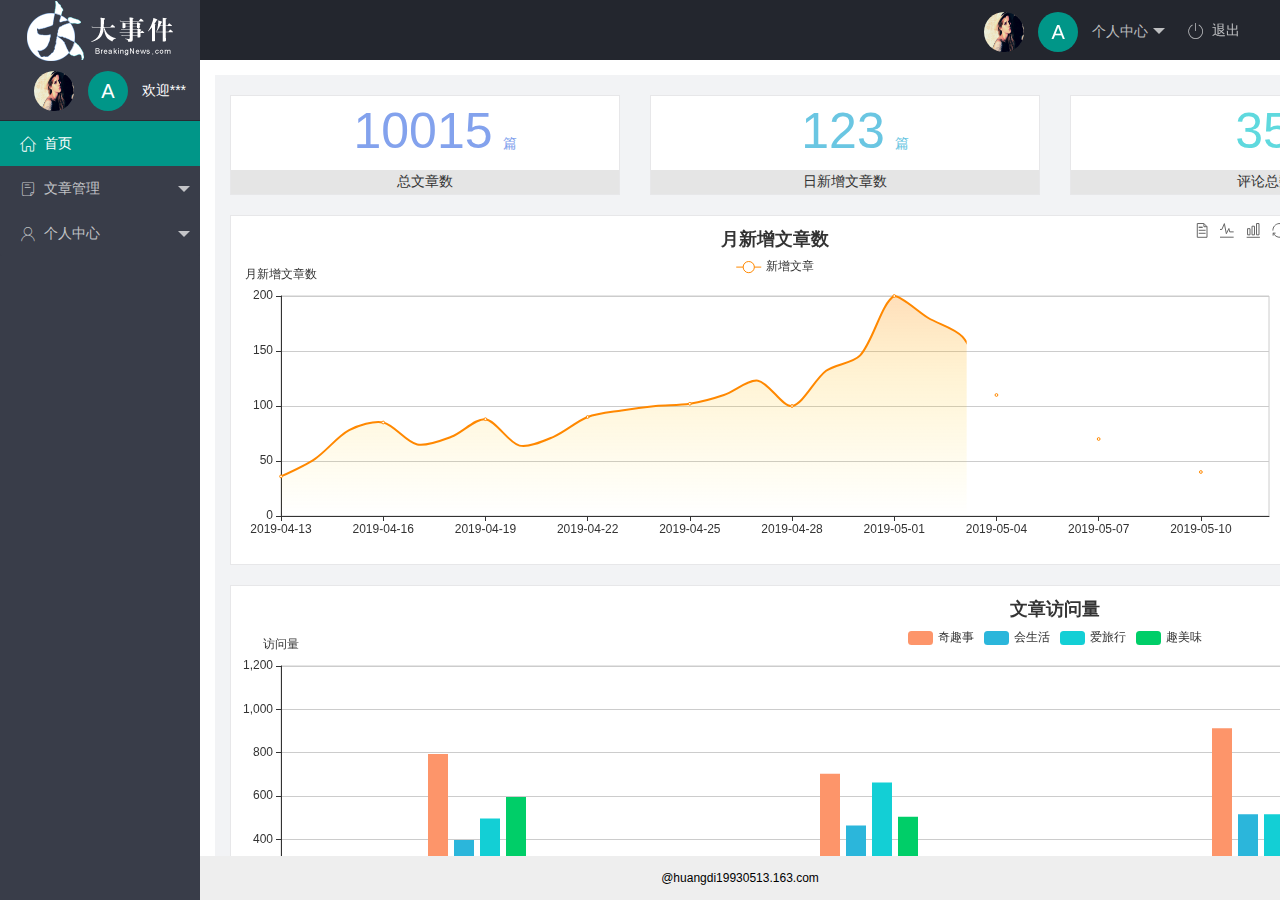
==== commit 34d41f74: "完成个人中心功能的开发" ====
--- a/index.html
+++ b/index.html
@@ -18,18 +18,18 @@
                 <img src="./assets/images/logo.png" alt="">
             </div>
             <!-- 头部区域（可配合layui 已有的水平导航） -->
-            
+
             <ul class="layui-nav layui-layout-right">
                 <li class="layui-nav-item layui-hide layui-show-md-inline-block">
                     <a href="javascript:;" class="userinfo">
                         <img src="./assets/images/sample2.jpg" class="layui-nav-img">
                         <span class="text-avatar">A</span>
-                         个人中心
+                        个人中心
                     </a>
                     <dl class="layui-nav-child">
-                        <dd><a href="#">基本资料</a></dd>
-                        <dd><a href="#">更换头像</a></dd>
-                        <dd><a href="#">重置密码</a></dd>
+                        <dd><a href="./user/user_info.html" target="fm">基本资料</a></dd>
+                        <dd><a href="./user/user_avatar.html" target="fm">更换头像</a></dd>
+                        <dd><a href="./user/user.pwd.html" target="fm">重置密码</a></dd>
                     </dl>
                 </li>
                 <li class="layui-nav-item" lay-header-event="menuRight" lay-unselect>
@@ -42,7 +42,7 @@
 
         <div class="layui-side layui-bg-black">
             <div class="layui-side-scroll">
-                <div  class="userinfo">
+                <div class="userinfo">
                     <img src="./assets/images/sample2.jpg" class="layui-nav-img">
                     <span class="text-avatar">A</span>
                     <span id="welcome">欢迎***</span>
@@ -51,33 +51,35 @@
                 <ul class="layui-nav layui-nav-tree" lay-shrink="all">
                     <li class="layui-nav-item layui-this">
                         <a href="./home/dashboard.html" target="fm">
-                            <span class="iconfont icon-home"></span>首页</a></li>
+                            <span class="iconfont icon-home"></span>首页</a>
+                    </li>
                     <li class="layui-nav-item">
                         <a class="" href="javascript:;">
                             <span class="iconfont icon-16"></span>文章管理</a>
                         <dl class="layui-nav-child">
                             <dd><a href="javascript:;">
-                                <i class="layui-icon layui-icon-face-smile"></i> 文章类别</a></dd>
+                                    <i class="layui-icon layui-icon-face-smile"></i> 文章类别</a></dd>
                             <dd>
-                                <a href="javascript:;"><i class="layui-icon layui-icon-face-smile"></i> 文章列表</a></dd>
+                                <a href="javascript:;"><i class="layui-icon layui-icon-face-smile"></i> 文章列表</a>
+                            </dd>
                             <dd><a href="javascript:;"><i class="layui-icon layui-icon-face-smile"></i> 发表文章</a></dd>
-                            
+
                         </dl>
                     </li>
                     <li class="layui-nav-item">
                         <a href="javascript:;">
                             <span class="iconfont icon-user"></span>个人中心</a>
                         <dl class="layui-nav-child">
-                            <dd><a href="javascript:;">
-                                <i class="layui-icon layui-icon-edit"></i> 基本资料</a></dd>
-                            <dd><a href="javascript:;">
-                                <i class="layui-icon layui-icon-friends"></i> 更换头像</a></dd>
-                            <dd><a href="javascript:;">
-                                <i class="layui-icon layui-icon-password"></i> 重置密码</a></dd>
+                            <dd><a href="./user/user_info.html" target="fm">
+                                    <i class="layui-icon layui-icon-edit"></i> 基本资料</a></dd>
+                            <dd><a href="./user/user_avatar.html" target="fm">
+                                    <i class="layui-icon layui-icon-friends"></i> 更换头像</a></dd>
+                            <dd><a href="./user/user.pwd.html" target="fm">
+                                    <i class="layui-icon layui-icon-password"></i> 重置密码</a></dd>
                         </dl>
                     </li>
-                   
-                    
+
+
                 </ul>
             </div>
         </div>
@@ -85,7 +87,8 @@
         <div class="layui-body">
             <!-- 内容主体区域 -->
             <div style="padding: 15px;">
-            <iframe src="./home/dashboard.html" frameborder="0" name="fm"></iframe></div>
+                <iframe src="./home/dashboard.html" frameborder="0" name="fm"></iframe>
+            </div>
         </div>
 
         <div class="layui-footer">
@@ -93,13 +96,13 @@
             @huangdi19930513.163.com
         </div>
     </div>
-   <!-- 导入layui的js文件 -->
-   <script src="./assets/lib/layui/layui.all.js"></script>
-   <!-- 导入jquery -->
-   <script src="./assets/lib/jquery.js"></script>
-   <script src="./assets/js/baseAPI.js"></script>
-   <!-- 导入自己的js文件 -->
-   <script src="./assets/js/index.js"></script>
+    <!-- 导入layui的js文件 -->
+    <script src="./assets/lib/layui/layui.all.js"></script>
+    <!-- 导入jquery -->
+    <script src="./assets/lib/jquery.js"></script>
+    <script src="./assets/js/baseAPI.js"></script>
+    <!-- 导入自己的js文件 -->
+    <script src="./assets/js/index.js"></script>
 </body>
 
 </html>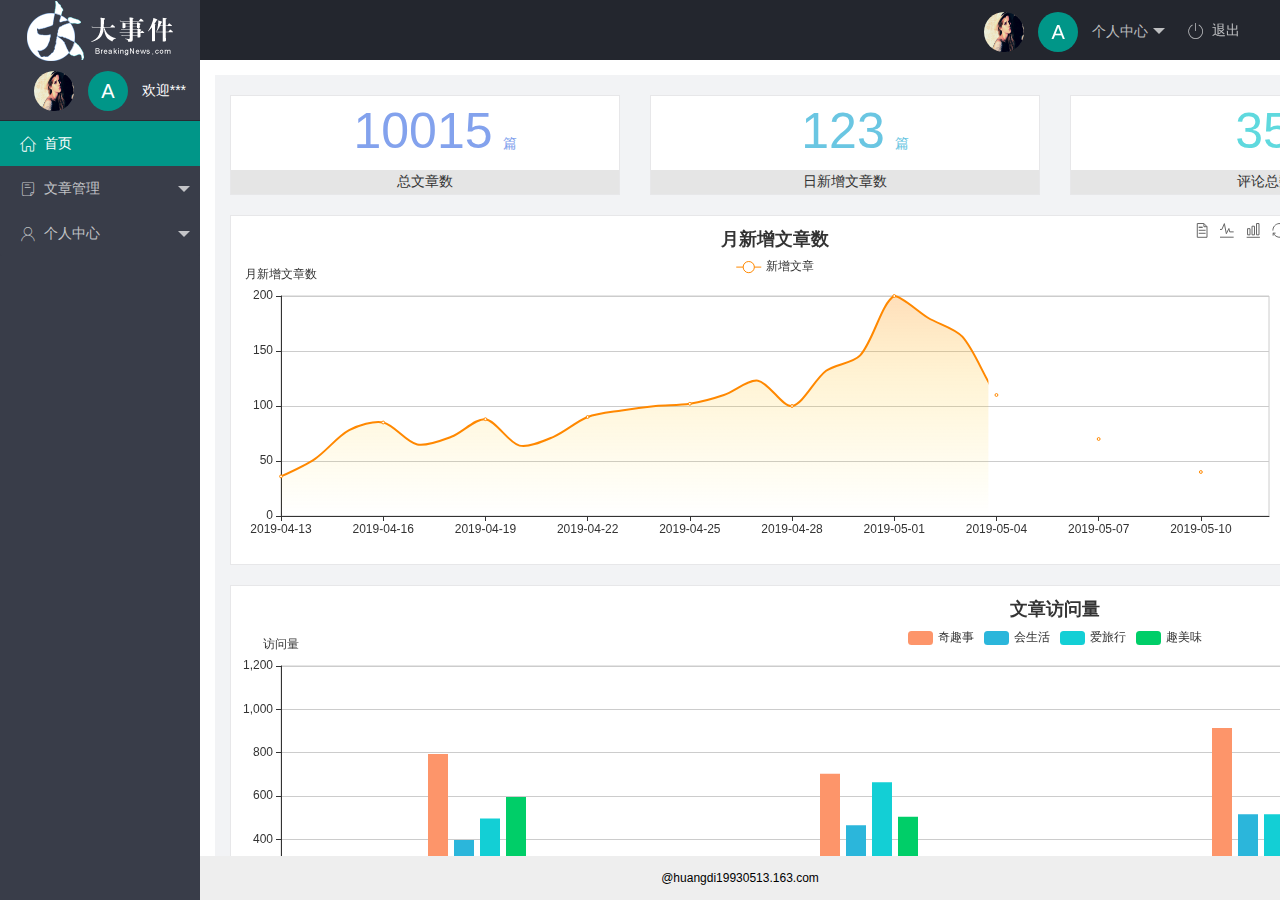
==== commit 8b56a159: "完成了功能开发" ====
--- a/index.html
+++ b/index.html
@@ -57,12 +57,12 @@
                         <a class="" href="javascript:;">
                             <span class="iconfont icon-16"></span>文章管理</a>
                         <dl class="layui-nav-child">
-                            <dd><a href="javascript:;">
+                            <dd><a href="./article/art_cate.html" target="fm">
                                     <i class="layui-icon layui-icon-face-smile"></i> 文章类别</a></dd>
                             <dd>
-                                <a href="javascript:;"><i class="layui-icon layui-icon-face-smile"></i> 文章列表</a>
+                                <a href="./article/art_list.html" target="fm"><i class="layui-icon layui-icon-face-smile"></i> 文章列表</a>
                             </dd>
-                            <dd><a href="javascript:;"><i class="layui-icon layui-icon-face-smile"></i> 发表文章</a></dd>
+                            <dd><a href="./article/art_pub.html" target="fm"><i class="layui-icon layui-icon-face-smile"></i> 发表文章</a></dd>
 
                         </dl>
                     </li>
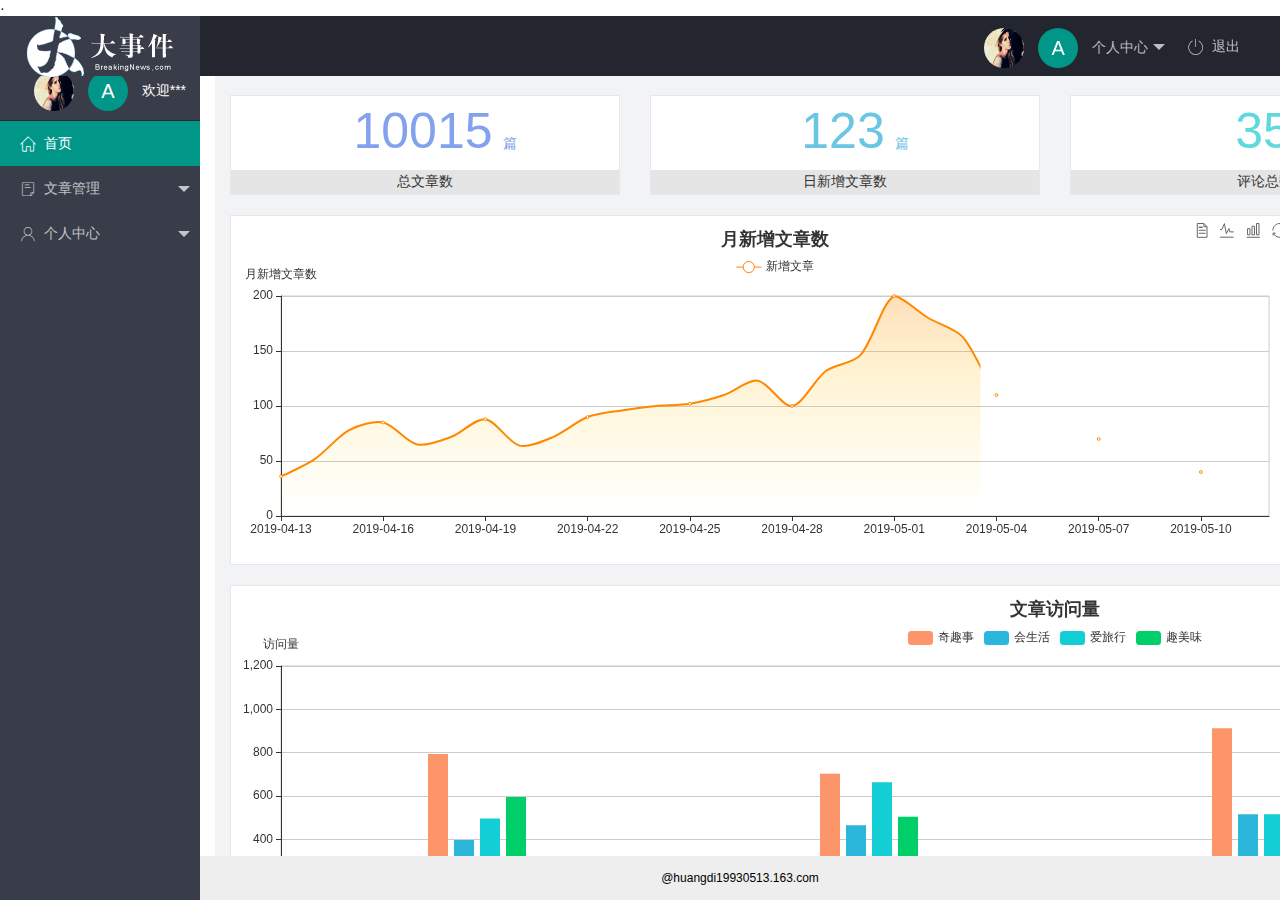
==== commit 0f40adcf: "完成了所有功能得开发" ====
--- a/index.html
+++ b/index.html
@@ -5,7 +5,7 @@
     <meta charset="UTF-8">
     <meta http-equiv="X-UA-Compatible" content="IE=edge">
     <meta name="viewport" content="width=device-width, initial-scale=1.0">
-    <title>Document</title>
+    <title>Document</title>·
     <link rel="stylesheet" href="./assets/lib/layui/css/layui.css">
     <link rel="stylesheet" href="./assets/css/index.css">
     <link rel="stylesheet" href="./assets/fonts/iconfont.css">
